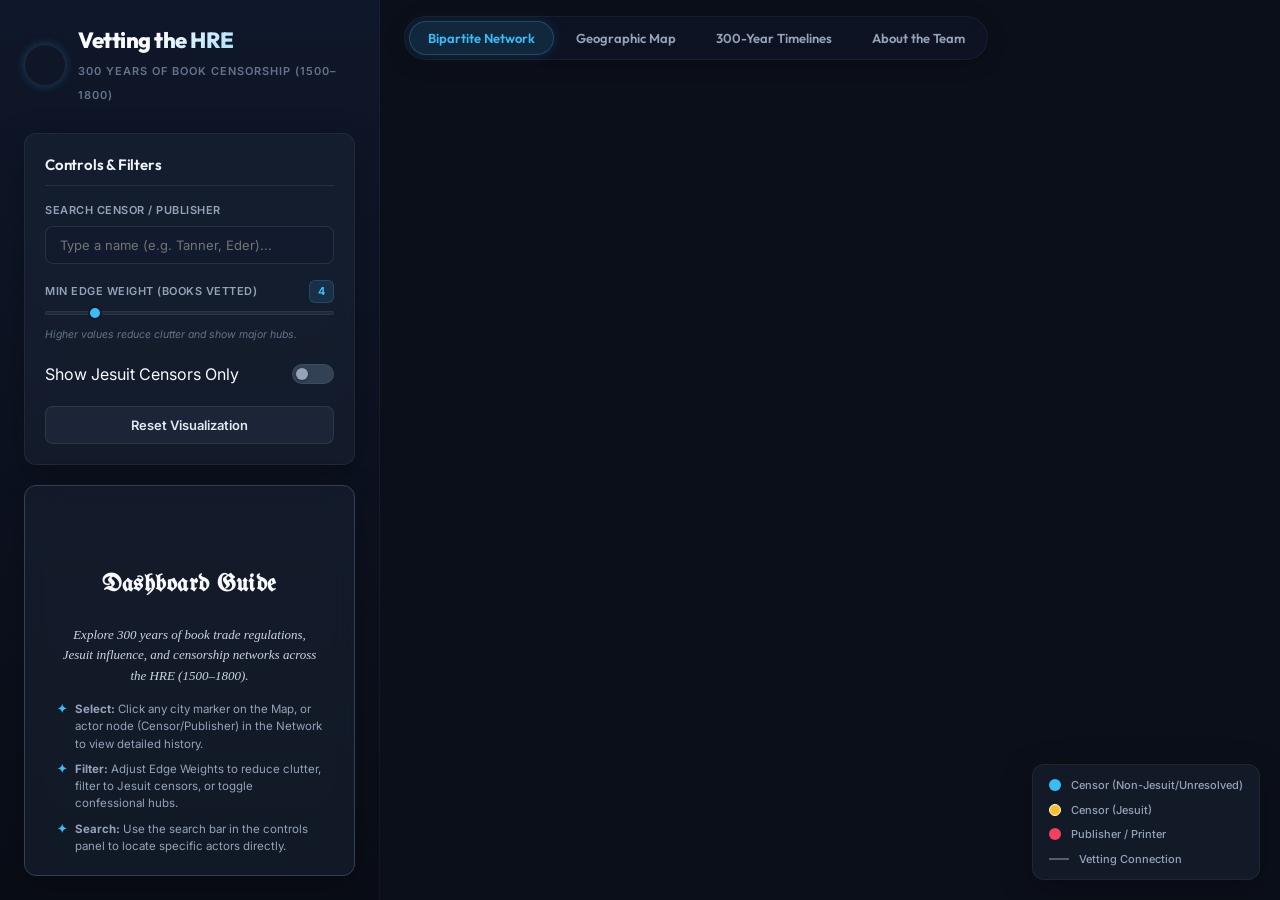
==== index.html @ ade5607e "chore: bump version cache-busters to v7" ====
<!DOCTYPE html>
<html lang="en">
<head>
    <meta charset="UTF-8">
    <meta name="viewport" content="width=device-width, initial-scale=1.0">
    <title>Vetting the HRE: Censorship & Book Trade Network (1500-1800)</title>
    
    <!-- Google Fonts -->
    <link rel="preconnect" href="https://fonts.googleapis.com">
    <link rel="preconnect" href="https://fonts.gstatic.com" crossorigin>
    <link href="https://fonts.googleapis.com/css2?family=Inter:wght@300;400;500;600;700&family=Outfit:wght@400;500;600;700;800&family=UnifrakturMaguntia&family=IM+Fell+English:ital@0;1&display=swap" rel="stylesheet">
    
    <!-- CSS Dependencies -->
    <link rel="stylesheet" href="https://unpkg.com/leaflet@1.9.4/dist/leaflet.css" integrity="sha256-p4NxAoJBhIIN+hmNHrzRCf9tD/miZyoHS5obTRR9BMY=" crossorigin="" />
    
    <!-- Custom Style Sheet -->
    <link rel="stylesheet" href="index.css?v=7">
    
    <!-- JS Dependencies (from CDN for ease of hosting) -->
    <script src="https://unpkg.com/leaflet@1.9.4/dist/leaflet.js" integrity="sha256-20nQCchB9co0qIjJZRGuk2/Z9VM+kNiyxNV1lvTlZBo=" crossorigin=""></script>
    <script src="https://d3js.org/d3.v7.min.js"></script>
    <script src="https://cdn.jsdelivr.net/npm/chart.js"></script>
    <script type="module" src="https://ajax.googleapis.com/ajax/libs/model-viewer/3.5.0/model-viewer.min.js"></script>
</head>
<body>
    <div class="app-container">
        <!-- Sidebar / Filter Controls & Info panel -->
        <aside class="sidebar">
            <div class="brand">
                <model-viewer 
                    src="assets/glb/jesuit_christogram.glb" 
                    auto-rotate 
                    camera-controls 
                    disable-zoom
                    disable-pan
                    shadow-intensity="0.5"
                    style="width: 42px; height: 42px; background: transparent; border-radius: 50%; flex-shrink: 0;"
                    class="brand-logo-3d">
                </model-viewer>
                <div>
                    <h1>Vetting the HRE</h1>
                    <span class="subtitle">300 Years of Book Censorship (1500–1800)</span>
                </div>
            </div>
            
            <!-- Controls Box -->
            <div class="panel controls-panel">
                <h2>Controls & Filters</h2>
                
                <!-- Search bar -->
                <div class="control-group">
                    <label for="search-input">Search Censor / Publisher</label>
                    <input type="text" id="search-input" placeholder="Type a name (e.g. Tanner, Eder)..." autocomplete="off">
                    <div id="search-results" class="search-results-dropdown hidden"></div>
                </div>
                
                <!-- Edge Weight Slider -->
                <div class="control-group">
                    <div class="slider-header">
                        <label for="weight-slider">Min Edge Weight (Books Vetted)</label>
                        <span id="weight-value" class="badge">4</span>
                    </div>
                    <input type="range" id="weight-slider" min="2" max="15" value="4" step="1">
                    <span class="control-help">Higher values reduce clutter and show major hubs.</span>
                </div>
                
                <!-- Jesuit Only toggle -->
                <div class="control-group checkbox-group switch-group">
                    <span class="control-label-text">Show Jesuit Censors Only</span>
                    <label class="switch-toggle">
                        <input type="checkbox" id="jesuit-checkbox">
                        <span class="switch-slider"></span>
                    </label>
                </div>
                
                <!-- Reset Button -->
                <button id="reset-button" class="btn btn-secondary">Reset Visualization</button>
            </div>
            
            <!-- Dynamic Info Box -->
            <div class="panel info-panel" id="info-panel">
                <div class="info-placeholder" id="info-placeholder" style="justify-content: flex-start; padding-top: 10px;">
                    <model-viewer 
                        src="assets/glb/sacred_heart_emblem.glb" 
                        auto-rotate 
                        camera-controls 
                        shadow-intensity="1.2"
                        style="width: 100%; height: 160px; background: transparent; margin-bottom: 8px;"
                        class="placeholder-3d-model">
                    </model-viewer>
                    <h3 class="placeholder-title" style="font-family: 'UnifrakturMaguntia', serif; font-size: 24px; color: #f8fafc; margin: 4px 0 10px 0; letter-spacing: 0.5px;">Dashboard Guide</h3>
                    <div class="placeholder-guide" style="text-align: left; font-size: 11.5px; color: #94a3b8; line-height: 1.5; padding: 0 12px; display: flex; flex-direction: column; gap: 8px; font-family: 'Inter', sans-serif;">
                        <p style="font-family: 'IM Fell English', serif; font-style: italic; font-size: 13px; color: #cbd5e1; text-align: center; margin-bottom: 6px;">Explore 300 years of book trade regulations, Jesuit influence, and censorship networks across the HRE (1500–1800).</p>
                        <div style="display: flex; gap: 8px; align-items: flex-start;">
                            <span style="color: #38bdf8; font-weight: bold;">✦</span>
                            <span><strong>Select:</strong> Click any city marker on the Map, or actor node (Censor/Publisher) in the Network to view detailed history.</span>
                        </div>
                        <div style="display: flex; gap: 8px; align-items: flex-start;">
                            <span style="color: #38bdf8; font-weight: bold;">✦</span>
                            <span><strong>Filter:</strong> Adjust Edge Weights to reduce clutter, filter to Jesuit censors, or toggle confessional hubs.</span>
                        </div>
                        <div style="display: flex; gap: 8px; align-items: flex-start;">
                            <span style="color: #38bdf8; font-weight: bold;">✦</span>
                            <span><strong>Search:</strong> Use the search bar in the controls panel to locate specific actors directly.</span>
                        </div>
                    </div>
                </div>
                <div class="info-content hidden" id="info-content">
                    <div class="info-section hidden" id="section-city-image" style="margin-bottom: 12px;">
                        <img id="sidebar-city-image" class="sidebar-city-image" src="" alt="City view">
                    </div>
                    <div class="info-section hidden" id="section-3d" style="margin-bottom: 12px; height: 160px; position: relative;">
                        <model-viewer 
                            id="sidebar-3d"
                            auto-rotate 
                            camera-controls 
                            shadow-intensity="1.2"
                            style="width: 100%; height: 100%; background: transparent;"
                            class="sidebar-3d-model">
                        </model-viewer>
                    </div>
                    <h3 id="info-name">Actor Name</h3>
                    <div class="tag-row">
                        <span id="info-tag-type" class="badge badge-type">Censor</span>
                        <span id="info-tag-jesuit" class="badge badge-jesuit hidden">Jesuit</span>
                    </div>
                    
                    <div class="info-section" id="section-gnd">
                        <h4>
                            <svg viewBox="0 0 24 24" width="13" height="13" stroke="currentColor" stroke-width="2.2" fill="none" stroke-linecap="round" stroke-linejoin="round" class="heading-icon"><path d="M10 13a5 5 0 0 0 7.54.54l3-3a5 5 0 0 0-7.07-7.07l-1.72 1.71"></path><path d="M14 11a5 5 0 0 0-7.54-.54l-3 3a5 5 0 0 0 7.07 7.07l1.71-1.71"></path></svg>
                            <span>GND Authority Link</span>
                        </h4>
                        <a href="#" id="info-gnd-link" target="_blank" class="gnd-link">GND ID</a>
                    </div>
                    
                    <div class="info-section" id="section-occupations">
                        <h4>
                            <svg viewBox="0 0 24 24" width="13" height="13" stroke="currentColor" stroke-width="2.2" fill="none" stroke-linecap="round" stroke-linejoin="round" class="heading-icon"><rect x="2" y="7" width="20" height="14" rx="2" ry="2"></rect><path d="M16 21V5a2 2 0 0 0-2-2h-4a2 2 0 0 0-2 2v16"></path></svg>
                            <span>Occupations & Background</span>
                        </h4>
                        <p id="info-occupations">Professor of theology, Jesuit priest.</p>
                    </div>
                    
                    <div class="info-section" id="section-biography">
                        <h4>
                            <svg viewBox="0 0 24 24" width="13" height="13" stroke="currentColor" stroke-width="2.2" fill="none" stroke-linecap="round" stroke-linejoin="round" class="heading-icon"><path d="M4 19.5A2.5 2.5 0 0 1 6.5 17H20"></path><path d="M6.5 2H20v20H6.5A2.5 2.5 0 0 1 4 19.5v-15A2.5 2.5 0 0 1 6.5 2z"></path></svg>
                            <span>Biographical Notes</span>
                        </h4>
                        <p id="info-biography">Born 1572 in Munich, taught at Ingolstadt, died 1632.</p>
                    </div>
                    
                    <div class="info-section hidden" id="section-city-timeline">
                        <h4>
                            <svg viewBox="0 0 24 24" width="13" height="13" stroke="currentColor" stroke-width="2.2" fill="none" stroke-linecap="round" stroke-linejoin="round" class="heading-icon"><polyline points="22 12 18 12 15 21 9 3 6 12 2 12"></polyline></svg>
                            <span>300-Year Output Trend</span>
                        </h4>
                        <div class="city-chart-wrapper">
                            <canvas id="city-timeline-chart"></canvas>
                        </div>
                    </div>
                    
                    <div class="info-section hidden" id="section-actor-timeline">
                        <h4>
                            <svg viewBox="0 0 24 24" width="13" height="13" stroke="currentColor" stroke-width="2.2" fill="none" stroke-linecap="round" stroke-linejoin="round" class="heading-icon"><polyline points="22 12 18 12 15 21 9 3 6 12 2 12"></polyline></svg>
                            <span>Vetting Activity Timeline</span>
                        </h4>
                        <div class="actor-chart-wrapper" style="height: 120px; position: relative; margin-top: 8px;">
                            <canvas id="actor-timeline-chart"></canvas>
                        </div>
                    </div>
                    
                    <div class="info-section hidden" id="section-connections">
                        <h4>
                            <svg viewBox="0 0 24 24" width="13" height="13" stroke="currentColor" stroke-width="2.2" fill="none" stroke-linecap="round" stroke-linejoin="round" class="heading-icon"><path d="M17 21v-2a4 4 0 0 0-4-4H5a4 4 0 0 0-4 4v2"></path><circle cx="9" cy="7" r="4"></circle><path d="M23 21v-2a4 4 0 0 0-3-3.87"></path><path d="M16 3.13a4 4 0 0 1 0 7.75"></path></svg>
                            <span>Key Partnerships & Locations</span>
                        </h4>
                        <ul id="info-connections-list" class="connections-list"></ul>
                    </div>
                    
                    <div class="info-section" id="section-stats">
                        <h4>
                            <svg viewBox="0 0 24 24" width="13" height="13" stroke="currentColor" stroke-width="2.2" fill="none" stroke-linecap="round" stroke-linejoin="round" class="heading-icon"><circle cx="18" cy="5" r="3"></circle><circle cx="6" cy="12" r="3"></circle><circle cx="18" cy="19" r="3"></circle><line x1="8.59" y1="13.51" x2="15.42" y2="17.49"></line><line x1="15.41" y1="6.51" x2="8.59" y2="10.49"></line></svg>
                            <span>Degree Centrality</span>
                        </h4>
                        <p>This actor is connected to <strong id="info-degree">12</strong> other nodes in the active graph.</p>
                    </div>
                    
                    <div class="info-section hidden" id="section-map-actions">
                        <h4>
                            <svg viewBox="0 0 24 24" width="13" height="13" stroke="currentColor" stroke-width="2.2" fill="none" stroke-linecap="round" stroke-linejoin="round" class="heading-icon"><path d="M14.7 6.3a1 1 0 0 0 0 1.4l1.6 1.6a1 1 0 0 0 1.4 0l3.77-3.77a6 6 0 0 1-7.94 7.94l-6.91 6.91a2.12 2.12 0 0 1-3-3l6.91-6.91a6 6 0 0 1 7.94-7.94l-3.76 3.76z"></path></svg>
                            <span>Map Actions</span>
                        </h4>
                        <button id="btn-highlight-city-actors" class="btn btn-secondary">Highlight City Actors in Network</button>
                    </div>
                </div>
            </div>
        </aside>
        
        <!-- Main Panel Content -->
        <main class="main-content">
            <!-- Top Navigation Tab Bar -->
            <nav class="tabs-bar">
                <button class="tab-button active" data-tab="network-tab">Bipartite Network</button>
                <button class="tab-button" data-tab="map-tab">Geographic Map</button>
                <button class="tab-button" data-tab="timeline-tab">300-Year Timelines</button>
                <button class="tab-button" data-tab="info-tab">About the Team</button>
            </nav>
            
            <!-- Tab Contents -->
            <div class="tab-container">
                <!-- TAB 1: NETWORK -->
                <div class="tab-content active" id="network-tab">
                    <div class="network-legend">
                        <span class="legend-item"><span class="legend-dot color-censor"></span>Censor (Non-Jesuit/Unresolved)</span>
                        <span class="legend-item"><span class="legend-dot color-jesuit"></span>Censor (Jesuit)</span>
                        <span class="legend-item"><span class="legend-dot color-pub"></span>Publisher / Printer</span>
                        <span class="legend-item"><span class="legend-line"></span>Vetting Connection</span>
                    </div>
                    <div id="network-container" class="viz-container">
                        <div class="loading-overlay" id="network-loading">
                            <div class="loading-ink-splatter top-left"></div>
                            <div class="loading-ink-splatter bottom-right"></div>
                            <model-viewer 
                                src="assets/glb/printing_press.glb" 
                                auto-rotate 
                                camera-controls 
                                shadow-intensity="1.5"
                                style="width: 260px; height: 260px; background: transparent; margin-bottom: 10px;"
                                class="loader-3d-model">
                            </model-viewer>
                            <h3 class="loading-title">Vetting the Holy Roman Empire</h3>
                            <p class="loading-desc">Loading censorship records & actor network graph...</p>
                            <div class="spinner" style="margin-top: 15px;"></div>
                        </div>
                        <svg id="network-svg" width="100%" height="100%"></svg>
                    </div>
                </div>
                
                <!-- TAB 2: GEOGRAPHIC MAP -->
                <div class="tab-content" id="map-tab">
                    <div class="map-controls">
                        <!-- Play Button & Decade Slider -->
                        <div class="slider-container">
                            <div class="slider-header">
                                <div class="slider-header-left">
                                    <button id="map-play-btn" class="map-play-btn">
                                        <svg viewBox="0 0 24 24" width="12" height="12" stroke="currentColor" stroke-width="2.5" fill="currentColor" id="play-icon" style="margin-right: 4px;"><polygon points="5 3 19 12 5 21 5 3"></polygon></svg>
                                        <span>Play</span>
                                    </button>
                                    <span class="slider-title">Timeline Slider (1500–1800)</span>
                                </div>
                                <span id="map-year-label" class="badge">Decade: 1610s</span>
                            </div>
                            <input type="range" id="map-year-slider" min="1500" max="1790" value="1610" step="10">
                            <div class="slider-ticks">
                                <span>1500</span>
                                <span>1550</span>
                                <span>1600</span>
                                <span>1650</span>
                                <span>1700</span>
                                <span>1750</span>
                                <span>1800</span>
                            </div>
                        </div>
                        
                        <!-- Output Volume Threshold -->
                        <div class="map-volume-container">
                            <div class="slider-header">
                                <span class="slider-title">Min Volume</span>
                                <span id="map-volume-label" class="badge">1 title</span>
                            </div>
                            <input type="range" id="map-volume-slider" min="1" max="100" value="1" step="1">
                        </div>
                        
                        <!-- Confessional Filters -->
                        <div class="map-legend">
                            <span class="legend-title">Confession Filters</span>
                            <div class="legend-filters">
                                <div class="filter-switch-item">
                                    <label class="switch-toggle mini-switch">
                                        <input type="checkbox" id="filter-catholic" checked>
                                        <span class="switch-slider"></span>
                                    </label>
                                    <span class="filter-label-text"><span class="legend-dot color-catholic-hub"></span>Catholic</span>
                                </div>
                                <div class="filter-switch-item">
                                    <label class="switch-toggle mini-switch">
                                        <input type="checkbox" id="filter-protestant" checked>
                                        <span class="switch-slider"></span>
                                    </label>
                                    <span class="filter-label-text"><span class="legend-dot color-protestant-hub"></span>Protestant</span>
                                </div>
                                <div class="filter-switch-item">
                                    <label class="switch-toggle mini-switch">
                                        <input type="checkbox" id="filter-mixed" checked>
                                        <span class="switch-slider"></span>
                                    </label>
                                    <span class="filter-label-text"><span class="legend-dot color-mixed-hub"></span>Mixed</span>
                                </div>
                            </div>
                        </div>
                    </div>
                    <div id="map-container" class="viz-container"></div>
                </div>
                
                <!-- TAB 3: TIMELINES -->
                <div class="tab-content" id="timeline-tab">
                    <div class="charts-grid">
                        <!-- Chart 1: Leipzig vs Frankfurt -->
                        <div class="chart-card">
                            <h3>Leipzig vs. Frankfurt Book output</h3>
                            <p class="chart-desc">The long-term shift in dominance from the late 16th century to the late 18th century.</p>
                            <div class="chart-wrapper">
                                <canvas id="chart-leipzig-frankfurt"></canvas>
                            </div>
                        </div>
                        <!-- Chart 2: Confessional Shares -->
                        <div class="chart-card">
                            <h3>Printing output by Confessional Geography</h3>
                            <p class="chart-desc">Protestant hubs vs. Catholic hubs vs. Mixed hubs (1500–1790).</p>
                            <div class="chart-wrapper">
                                <canvas id="chart-confessional"></canvas>
                            </div>
                        </div>
                        <!-- Chart 3: Language distribution -->
                        <div class="chart-card">
                            <h3>Language Shift: % Vernacular German</h3>
                            <p class="chart-desc">Ratio of German (vs. Latin) publications in Protestant, Catholic, and Mixed hubs.</p>
                            <div class="chart-wrapper">
                                <canvas id="chart-language"></canvas>
                            </div>
                        </div>
                    </div>
                </div>
                
                <!-- TAB 4: ABOUT THE TEAM (COIN CABINET) -->
                <div class="tab-content" id="info-tab">
                    <div class="cabinet-header">
                        <h2 class="cabinet-title">The DHH26 Numismatic Cabinet</h2>
                        <p class="cabinet-desc">Explore the members of the DHH26 Book Group, represented as 3D versions of historical coins and medals matching their specialties and roles.</p>
                    </div>
                    <div id="team-grid" class="team-grid"></div>
                </div>
            </div>
        </main>
    </div>
    
    <div id="network-tooltip" class="network-tooltip hidden"></div>
    
    <!-- Custom JS Application Logic -->
    <script src="app.js?v=7"></script>
</body>
</html>
---- index.css ----
/* ==========================================================================
   GLOBAL RESET & STYLING (Premium Dark Slate Theme)
   ========================================================================== */
* {
    box-sizing: border-box;
    margin: 0;
    padding: 0;
}

body {
    font-family: 'Inter', -apple-system, BlinkMacSystemFont, "Segoe UI", Roboto, Helvetica, Arial, sans-serif;
    background-color: #0f172a; /* Slate 900 */
    color: #f8fafc; /* Slate 50 */
    line-height: 1.5;
    height: 100vh;
    overflow: hidden;
}

/* Scrollbar customizations */
::-webkit-scrollbar {
    width: 6px;
    height: 6px;
}
::-webkit-scrollbar-track {
    background: #0f172a;
}
::-webkit-scrollbar-thumb {
    background: #334155;
    border-radius: 3px;
}
::-webkit-scrollbar-thumb:hover {
    background: #475569;
}

/* ==========================================================================
   APP LAYOUT
   ========================================================================== */
.app-container {
    display: flex;
    width: 100vw;
    height: 100vh;
}

/* Sidebar Controls */
.sidebar {
    width: 380px;
    background: linear-gradient(180deg, #0f172a 0%, #090d16 100%);
    border-right: 1px solid rgba(255, 255, 255, 0.04);
    display: flex;
    flex-direction: column;
    padding: 24px;
    overflow-y: auto;
    flex-shrink: 0;
    gap: 20px;
}

/* Main Dashboard Panel */
.main-content {
    flex-grow: 1;
    display: flex;
    flex-direction: column;
    background-color: #0b0f19;
    height: 100%;
    overflow: hidden;
}

/* ==========================================================================
   SIDEBAR COMPONENTS
   ========================================================================== */
.brand {
    display: flex;
    align-items: center;
    gap: 12px;
    margin-bottom: 8px;
}

.brand-logo {
    width: 42px;
    height: 42px;
    object-fit: cover;
    border-radius: 8px;
    border: 1px solid #334155;
    box-shadow: 0 0 8px rgba(56, 189, 248, 0.25);
}

.brand-logo-3d {
    width: 42px;
    height: 42px;
    border-radius: 50%;
    border: 1px solid rgba(255, 255, 255, 0.08);
    box-shadow: 0 0 10px rgba(56, 189, 248, 0.25);
    background: transparent;
    flex-shrink: 0;
}

.brand h1 {
    font-family: 'Outfit', sans-serif;
    font-size: 22px;
    font-weight: 800;
    letter-spacing: -0.5px;
    background: linear-gradient(135deg, #f8fafc 30%, #38bdf8 100%);
    -webkit-background-clip: text;
    -webkit-text-fill-color: transparent;
}

.brand .subtitle {
    font-size: 11px;
    color: #64748b;
    text-transform: uppercase;
    font-weight: 600;
    letter-spacing: 1px;
}

/* Cards & Panels */
.panel {
    background: rgba(30, 41, 59, 0.45); /* Glassmorphic Slate */
    border: 1px solid rgba(255, 255, 255, 0.06);
    border-radius: 12px;
    padding: 20px;
    box-shadow: 0 8px 32px rgba(0, 0, 0, 0.25);
    backdrop-filter: blur(12px);
    -webkit-backdrop-filter: blur(12px);
    transition: border-color 0.3s ease, box-shadow 0.3s ease;
}

.panel:hover {
    border-color: rgba(56, 189, 248, 0.15);
    box-shadow: 0 8px 32px rgba(56, 189, 248, 0.05);
}

.panel h2 {
    font-family: 'Outfit', sans-serif;
    font-size: 15px;
    font-weight: 600;
    color: #f1f5f9;
    margin-bottom: 16px;
    letter-spacing: -0.2px;
    border-bottom: 1px solid rgba(255, 255, 255, 0.08);
    padding-bottom: 8px;
}

/* Form Controls */
.control-group {
    display: flex;
    flex-direction: column;
    gap: 8px;
    margin-bottom: 16px;
    position: relative;
}

.control-group label {
    font-size: 11px;
    font-weight: 600;
    color: #94a3b8;
    text-transform: uppercase;
    letter-spacing: 0.5px;
}

.control-group input[type="text"] {
    background-color: rgba(15, 23, 42, 0.55);
    border: 1px solid rgba(255, 255, 255, 0.1);
    border-radius: 8px;
    padding: 10px 14px;
    color: #f8fafc;
    font-size: 13px;
    font-family: inherit;
    transition: all 0.3s cubic-bezier(0.4, 0, 0.2, 1);
    backdrop-filter: blur(4px);
    -webkit-backdrop-filter: blur(4px);
}

.control-group input[type="text"]:focus {
    outline: none;
    border-color: #38bdf8;
    background-color: rgba(15, 23, 42, 0.85);
    box-shadow: 0 0 12px rgba(56, 189, 248, 0.25);
}

/* Dropdown Results list */
.search-results-dropdown {
    position: absolute;
    top: 58px;
    left: 0;
    right: 0;
    background: rgba(30, 41, 59, 0.8);
    border: 1px solid rgba(255, 255, 255, 0.08);
    border-radius: 12px;
    max-height: 220px;
    overflow-y: auto;
    z-index: 1000;
    box-shadow: 0 12px 40px rgba(0, 0, 0, 0.4);
    backdrop-filter: blur(16px);
    -webkit-backdrop-filter: blur(16px);
    padding: 4px;
}

.search-item {
    padding: 10px 14px;
    cursor: pointer;
    font-size: 13px;
    border-radius: 8px;
    transition: all 0.2s ease;
    border-bottom: none;
    display: flex;
    justify-content: space-between;
    align-items: center;
    margin-bottom: 2px;
}

.search-item:last-child {
    margin-bottom: 0;
}

.search-item:hover {
    background-color: rgba(56, 189, 248, 0.15);
    color: #38bdf8;
}

.search-item .search-type {
    font-size: 10px;
    text-transform: uppercase;
    font-weight: 700;
    padding: 2px 6px;
    border-radius: 4px;
}

.search-type.cns {
    background-color: rgba(56, 189, 248, 0.15);
    color: #38bdf8;
}

.search-type.pub {
    background-color: rgba(244, 63, 94, 0.15);
    color: #f43f5e;
}

/* Slider Controls */
.slider-header {
    display: flex;
    justify-content: space-between;
    align-items: center;
}

.badge {
    background: rgba(56, 189, 248, 0.12);
    color: #38bdf8;
    border: 1px solid rgba(56, 189, 248, 0.2);
    font-size: 11px;
    font-weight: 700;
    padding: 2px 8px;
    border-radius: 6px;
}

input[type="range"] {
    -webkit-appearance: none;
    appearance: none;
    width: 100%;
    height: 4px;
    border-radius: 2px;
    background: #1e293b;
    outline: none;
    cursor: pointer;
    border: 1px solid rgba(255, 255, 255, 0.05);
    transition: border-color 0.2s ease, background-color 0.2s ease;
}

input[type="range"]::-webkit-slider-thumb {
    -webkit-appearance: none;
    appearance: none;
    height: 14px;
    width: 14px;
    border-radius: 50%;
    background: #38bdf8;
    cursor: pointer;
    border: 2px solid #0f172a;
    box-shadow: 0 0 0 0px rgba(56, 189, 248, 0);
    transition: transform 0.2s cubic-bezier(0.175, 0.885, 0.32, 1.275), box-shadow 0.2s ease, background-color 0.2s ease;
}

input[type="range"]::-webkit-slider-thumb:hover {
    transform: scale(1.3);
    box-shadow: 0 0 10px rgba(56, 189, 248, 0.8);
    background: #56c8fc;
}

input[type="range"]::-moz-range-track {
    width: 100%;
    height: 4px;
    cursor: pointer;
    background: #1e293b;
    border-radius: 2px;
    border: 1px solid rgba(255, 255, 255, 0.05);
}

input[type="range"]::-moz-range-thumb {
    height: 10px;
    width: 10px;
    border-radius: 50%;
    background: #38bdf8;
    cursor: pointer;
    border: 2px solid #0f172a;
    box-shadow: 0 0 0 0px rgba(56, 189, 248, 0);
    transition: transform 0.2s ease, box-shadow 0.2s ease, background-color 0.2s ease;
}

input[type="range"]::-moz-range-thumb:hover {
    transform: scale(1.3);
    box-shadow: 0 0 10px rgba(56, 189, 248, 0.8);
    background: #56c8fc;
}

input[type="range"]::-moz-range-progress {
    background-color: #38bdf8;
    height: 4px;
    border-radius: 2px;
}

.control-help {
    font-size: 10.5px;
    color: #64748b;
    font-style: italic;
    margin-top: 4px;
}

/* Custom Switch Toggle styling */
.switch-toggle {
    position: relative;
    display: inline-block;
    width: 42px;
    height: 20px;
    flex-shrink: 0;
}

.switch-toggle input {
    opacity: 0;
    width: 0;
    height: 0;
}

.switch-slider {
    position: absolute;
    cursor: pointer;
    top: 0;
    left: 0;
    right: 0;
    bottom: 0;
    background-color: #334155;
    transition: 0.3s cubic-bezier(0.4, 0, 0.2, 1);
    border-radius: 20px;
    border: 1px solid rgba(255, 255, 255, 0.05);
}

.switch-slider:before {
    position: absolute;
    content: "";
    height: 12px;
    width: 12px;
    left: 3px;
    bottom: 3px;
    background-color: #94a3b8;
    transition: 0.3s cubic-bezier(0.4, 0, 0.2, 1);
    border-radius: 50%;
    box-shadow: 0 1px 3px rgba(0, 0, 0, 0.4);
}

.switch-toggle input:checked + .switch-slider {
    background-color: rgba(56, 189, 248, 0.2);
    border-color: rgba(56, 189, 248, 0.4);
}

.switch-toggle input:checked + .switch-slider:before {
    background-color: #38bdf8;
    transform: translateX(22px);
    box-shadow: 0 0 8px rgba(56, 189, 248, 0.8);
}

/* Mini Switch Variation */
.mini-switch {
    width: 32px;
    height: 16px;
}

.mini-switch .switch-slider {
    border-radius: 16px;
}

.mini-switch .switch-slider:before {
    height: 10px;
    width: 10px;
    left: 2px;
    bottom: 2px;
}

.mini-switch input:checked + .switch-slider:before {
    transform: translateX(16px);
}

/* Checkbox Toggle Group Layout */
.switch-group {
    flex-direction: row;
    justify-content: space-between;
    align-items: center;
    margin-top: 8px;
    padding: 4px 0;
}

.checkbox-group {
    display: flex;
    flex-direction: row;
    align-items: center;
    gap: 10px;
    cursor: pointer;
}

/* Buttons */
.btn {
    display: block;
    width: 100%;
    padding: 10px 16px;
    border-radius: 8px;
    border: none;
    font-size: 13px;
    font-weight: 600;
    cursor: pointer;
    text-align: center;
    transition: all 0.25s cubic-bezier(0.4, 0, 0.2, 1);
    font-family: inherit;
}

.btn-secondary {
    background: rgba(51, 65, 85, 0.3);
    color: #e2e8f0;
    border: 1px solid rgba(255, 255, 255, 0.08);
}

.btn-secondary:hover {
    background: rgba(56, 189, 248, 0.12);
    border-color: rgba(56, 189, 248, 0.4);
    color: #38bdf8;
    box-shadow: 0 0 12px rgba(56, 189, 248, 0.15);
}

/* ==========================================================================
   INFO DYNAMIC PANEL
   ========================================================================== */
.info-panel {
    flex-grow: 1;
    display: flex;
    flex-direction: column;
    justify-content: flex-start;
    overflow-y: auto;
    border-color: #334155;
}

.info-placeholder {
    display: flex;
    flex-direction: column;
    align-items: center;
    justify-content: center;
    text-align: center;
    height: 100%;
    color: #64748b;
    gap: 12px;
}

.placeholder-icon {
    stroke: #475569;
}

.info-placeholder p {
    font-size: 12px;
    line-height: 1.6;
}

/* Dynamic Details Content */
.info-content {
    display: flex;
    flex-direction: column;
    gap: 16px;
}

.info-content h3 {
    font-family: 'Outfit', sans-serif;
    font-size: 18px;
    font-weight: 700;
    color: #f8fafc;
    letter-spacing: -0.3px;
}

.tag-row {
    display: flex;
    gap: 8px;
    margin-top: -8px;
}

.badge-type {
    background-color: #334155;
    text-transform: uppercase;
}

.badge-jesuit {
    background-color: #f59e0b; /* Amber 500 */
    color: #0f172a;
    text-transform: uppercase;
}

.info-section {
    border-top: 1px solid #334155;
    padding-top: 12px;
}

.info-section h4 {
    display: flex;
    align-items: center;
    gap: 6px;
    font-size: 10px;
    font-weight: 700;
    text-transform: uppercase;
    color: #64748b;
    letter-spacing: 0.5px;
    margin-bottom: 6px;
}

.heading-icon {
    flex-shrink: 0;
    color: #38bdf8;
    opacity: 0.8;
}

.info-section p {
    font-size: 12.5px;
    color: #cbd5e1; /* Slate 300 */
    line-height: 1.5;
}

.gnd-link {
    font-size: 12.5px;
    color: #38bdf8;
    text-decoration: none;
    display: inline-flex;
    align-items: center;
    gap: 4px;
    font-weight: 500;
}

.gnd-link:hover {
    text-decoration: underline;
}

/* ==========================================================================
   NAVIGATION TAB BAR (Segmented Pill Controller)
   ========================================================================== */
.tabs-bar {
    display: flex;
    background: rgba(15, 23, 42, 0.6);
    border: 1px solid rgba(255, 255, 255, 0.05);
    padding: 4px;
    border-radius: 30px;
    margin: 16px 24px;
    width: fit-content;
    gap: 4px;
    backdrop-filter: blur(8px);
    -webkit-backdrop-filter: blur(8px);
    box-shadow: 0 4px 20px rgba(0, 0, 0, 0.2);
}

.tab-button {
    background: none;
    border: none;
    color: #94a3b8;
    font-family: 'Outfit', sans-serif;
    font-size: 13px;
    font-weight: 600;
    padding: 8px 18px;
    cursor: pointer;
    transition: all 0.3s cubic-bezier(0.4, 0, 0.2, 1);
    border-radius: 25px;
    position: relative;
}

.tab-button:hover {
    color: #f1f5f9;
    background-color: rgba(255, 255, 255, 0.03);
}

.tab-button.active {
    color: #38bdf8;
    background-color: rgba(56, 189, 248, 0.12);
    border: 1px solid rgba(56, 189, 248, 0.25);
    box-shadow: 0 0 12px rgba(56, 189, 248, 0.15);
}

/* Tab display toggles */
.tab-container {
    flex-grow: 1;
    position: relative;
    overflow: hidden;
}

.tab-content {
    display: none;
    width: 100%;
    height: 100%;
    position: absolute;
    top: 0;
    left: 0;
}

.tab-content.active {
    display: block;
}

/* ==========================================================================
   TAB 1: D3 INTERACTIVE NETWORK GRAPH
   ========================================================================== */
.viz-container {
    width: 100%;
    height: 100%;
    position: relative;
    outline: none;
}

#network-svg {
    display: block;
    cursor: grab;
}

#network-svg:active {
    cursor: grabbing;
}

/* Network Legend overlay styling */
.network-legend {
    position: absolute;
    bottom: 20px;
    right: 20px;
    background: rgba(30, 41, 59, 0.45);
    border: 1px solid rgba(255, 255, 255, 0.06);
    border-radius: 12px;
    padding: 12px 16px;
    display: flex;
    flex-direction: column;
    gap: 8px;
    z-index: 10;
    pointer-events: none;
    box-shadow: 0 8px 32px rgba(0, 0, 0, 0.25);
    backdrop-filter: blur(12px);
    -webkit-backdrop-filter: blur(12px);
}

.legend-item {
    display: flex;
    align-items: center;
    font-size: 11px;
    font-weight: 500;
    color: #94a3b8;
    gap: 10px;
}

.legend-dot {
    width: 12px;
    height: 12px;
    border-radius: 50%;
    display: inline-block;
}

.color-censor {
    background-color: #38bdf8;
}

.color-jesuit {
    background-color: #fbbf24;
    border: 1.5px solid #ffffff;
}

.color-pub {
    background-color: #f43f5e;
}

.legend-line {
    width: 20px;
    height: 2px;
    background-color: rgba(248, 250, 252, 0.3);
    display: inline-block;
}

/* D3 Graph elements */
.node {
    stroke-width: 0.5px;
    stroke: #0f172a;
    cursor: pointer;
    transition: stroke-width 0.15s ease, filter 0.15s ease;
}

.node:hover {
    stroke-width: 2px;
    stroke: #ffffff;
    filter: drop-shadow(0 0 6px rgba(255,255,255,0.4));
}

.node.selected {
    stroke-width: 2.5px;
    stroke: #ffffff;
    filter: drop-shadow(0 0 10px rgba(56, 189, 248, 0.6));
}

.link {
    stroke: #334155;
    stroke-opacity: 0.35;
    pointer-events: none;
    transition: stroke 0.15s ease, stroke-opacity 0.15s ease;
}

.link.highlighted {
    stroke-opacity: 0.95;
    stroke-dasharray: 6, 8;
    stroke-dashoffset: 0;
    animation: flow-dash 1.5s linear infinite;
}

.node-label {
    fill: #f8fafc;
    font-size: 7.5px;
    font-family: inherit;
    font-weight: bold;
    pointer-events: none;
}

/* ==========================================================================
   TAB 2: LEAFLET SPATIAL MAP
   ========================================================================== */
#map-container {
    background-color: #0b0f19;
}

/* Custom dark theme adjustments for Leaflet container */
.leaflet-container {
    background-color: #0f172a !important;
}

/* Map Header controls overlays */
.map-controls {
    position: absolute;
    top: 20px;
    left: 20px;
    right: 20px;
    background: rgba(30, 41, 59, 0.45);
    border: 1px solid rgba(255, 255, 255, 0.06);
    border-radius: 12px;
    padding: 14px 20px;
    z-index: 1000;
    display: flex;
    justify-content: space-between;
    align-items: center;
    gap: 24px;
    box-shadow: 0 8px 32px rgba(0, 0, 0, 0.25);
    backdrop-filter: blur(12px);
    -webkit-backdrop-filter: blur(12px);
}

.map-controls .slider-container {
    flex-grow: 2;
}

.slider-header-left {
    display: flex;
    align-items: center;
    gap: 12px;
}

.slider-title {
    font-size: 10px;
    font-weight: 700;
    color: #94a3b8;
    text-transform: uppercase;
    letter-spacing: 0.5px;
}

.map-play-btn {
    background-color: #38bdf8;
    color: #0f172a;
    border: none;
    border-radius: 6px;
    padding: 4px 10px;
    font-size: 11px;
    font-weight: 700;
    cursor: pointer;
    display: flex;
    align-items: center;
    transition: all 0.15s ease;
    text-transform: uppercase;
    letter-spacing: 0.5px;
    height: 24px;
}

.map-play-btn:hover {
    background-color: #0ea5e9;
    transform: translateY(-1px);
}

.map-play-btn:active {
    transform: translateY(0);
}

.map-play-btn.playing {
    background-color: #f43f5e;
    color: #ffffff;
}

.map-volume-container {
    flex-grow: 1;
    min-width: 120px;
    display: flex;
    flex-direction: column;
    gap: 8px;
}

.slider-ticks {
    display: flex;
    justify-content: space-between;
    margin-top: 4px;
    font-size: 9px;
    color: #64748b;
}

.map-legend {
    display: flex;
    flex-direction: column;
    gap: 8px;
    flex-shrink: 0;
    border-left: 1px solid #334155;
    padding-left: 16px;
}

.legend-title {
    font-size: 10px;
    font-weight: 700;
    color: #64748b;
    text-transform: uppercase;
    letter-spacing: 0.5px;
}

.legend-filters {
    display: flex;
    gap: 12px;
}

.filter-label {
    cursor: pointer;
    user-select: none;
    display: flex;
    align-items: center;
    gap: 6px;
    font-size: 11px;
    color: #94a3b8;
    transition: color 0.15s ease;
}

.filter-label:hover {
    color: #cbd5e1;
}

.filter-label input[type="checkbox"] {
    accent-color: #38bdf8;
    width: 13px;
    height: 13px;
    cursor: pointer;
}

.color-catholic-hub {
    background-color: #d4af37;
}

.color-protestant-hub {
    background-color: #5b21b6;
}

.color-mixed-hub {
    background-color: #94a3b8;
}

/* Pulsing markers animation for large hubs */
@keyframes marker-pulse {
    0% {
        stroke-width: 1px;
        stroke-opacity: 0.7;
    }
    50% {
        stroke-width: 3.5px;
        stroke-opacity: 1;
        stroke: #ffffff;
    }
    100% {
        stroke-width: 1px;
        stroke-opacity: 0.7;
    }
}

.pulse-marker {
    animation: marker-pulse 2s infinite ease-in-out;
}

/* Custom leaflet tooltip styling */
.leaflet-tooltip {
    background-color: #1e293b !important;
    border: 1px solid #475569 !important;
    color: #f8fafc !important;
    font-family: inherit;
    font-size: 11px;
    border-radius: 6px;
    box-shadow: 0 4px 15px rgba(0,0,0,0.3);
    padding: 6px 10px !important;
}

/* ==========================================================================
   TAB 3: TREND TIMELINES
   ========================================================================== */
#timeline-tab {
    overflow-y: auto;
    padding: 24px;
}

.charts-grid {
    display: grid;
    grid-template-columns: 1fr;
    gap: 24px;
    max-width: 1200px;
    margin: 0 auto;
}

@media(min-width: 900px) {
    .charts-grid {
        grid-template-columns: 1fr 1fr;
    }
    .chart-card:first-child {
        grid-column: span 2;
    }
}

.chart-card {
    background: rgba(30, 41, 59, 0.45);
    border: 1px solid rgba(255, 255, 255, 0.06);
    border-radius: 12px;
    padding: 24px;
    box-shadow: 0 8px 32px rgba(0, 0, 0, 0.25);
    backdrop-filter: blur(12px);
    -webkit-backdrop-filter: blur(12px);
    transition: border-color 0.3s ease, box-shadow 0.3s ease;
}

.chart-card:hover {
    border-color: rgba(56, 189, 248, 0.15);
    box-shadow: 0 8px 32px rgba(56, 189, 248, 0.05);
}

.chart-card h3 {
    font-family: 'Outfit', sans-serif;
    font-size: 16px;
    font-weight: 600;
    color: #f1f5f9;
    margin-bottom: 4px;
}

.chart-desc {
    font-size: 11px;
    color: #64748b;
    margin-bottom: 20px;
}

.chart-wrapper {
    position: relative;
    width: 100%;
    height: 320px;
}

/* ==========================================================================
   LOADING SPINNERS & SYSTEM ELEMENTS
   ========================================================================== */
.loading-overlay {
    position: absolute;
    top: 0;
    left: 0;
    right: 0;
    bottom: 0;
    background-color: #0b0f19;
    background-image: url('assets/branding/grey_parchment.jpg');
    background-size: cover;
    background-blend-mode: multiply;
    opacity: 0.98;
    z-index: 100;
    display: flex;
    flex-direction: column;
    align-items: center;
    justify-content: center;
    overflow: hidden;
}

.loading-title {
    font-family: 'UnifrakturMaguntia', serif;
    font-size: 32px;
    color: #e2e8f0;
    margin: 8px 0 4px 0;
    text-shadow: 0 0 10px rgba(56, 189, 248, 0.35);
    letter-spacing: 1px;
    text-align: center;
}

.loading-desc {
    font-family: 'IM Fell English', serif;
    font-size: 14px;
    color: #94a3b8;
    font-style: italic;
    margin: 0;
    text-align: center;
}

.loading-ink-splatter {
    position: absolute;
    width: 180px;
    height: 180px;
    background-image: url('assets/UI/ink_splatter.jpg');
    background-size: contain;
    background-repeat: no-repeat;
    mix-blend-mode: multiply;
    opacity: 0.35;
    pointer-events: none;
    z-index: 101;
}

.loading-ink-splatter.top-left {
    top: -10px;
    left: -10px;
}

.loading-ink-splatter.bottom-right {
    bottom: -10px;
    right: -10px;
    transform: rotate(180deg);
}

.loader-3d-model {
    z-index: 102;
    filter: drop-shadow(0 10px 20px rgba(0, 0, 0, 0.4));
}

.spinner {
    width: 48px;
    height: 48px;
    background-image: url('assets/UI/loading_spinner.jpg');
    background-size: cover;
    border-radius: 50%;
    animation: spin 1.2s linear infinite;
    filter: drop-shadow(0 0 6px rgba(56, 189, 248, 0.6)) grayscale(0.5);
    border: 1px solid rgba(56, 189, 248, 0.3);
}

@keyframes spin {
    0% { transform: rotate(0deg); }
    100% { transform: rotate(360deg); }
}

.hidden {
    display: none !important;
}

/* Geographic flow polylines animation */
@keyframes flow-dash {
    to {
        stroke-dashoffset: -40;
    }
}

.flow-polyline {
    stroke-dashoffset: 0;
    animation: flow-dash 2s linear infinite;
    filter: drop-shadow(0 0 3px rgba(0,0,0,0.5));
}

/* Neon glow classes for active city markers (Option 1) */
.glow-growth {
    filter: drop-shadow(0 0 5px rgba(16, 185, 129, 0.85));
}

.glow-decline {
    filter: drop-shadow(0 0 5px rgba(239, 68, 68, 0.85));
}

.glow-neutral {
    filter: drop-shadow(0 0 4px rgba(255, 255, 255, 0.45));
}

/* Faint neon glow for previous decade comparison rings */
.prev-marker-glow-growth {
    filter: drop-shadow(0 0 4px rgba(16, 185, 129, 0.7));
}

.prev-marker-glow-decline {
    filter: drop-shadow(0 0 4px rgba(239, 68, 68, 0.7));
}

/* Sidebar city and actor timeline chart styling */
.city-chart-wrapper,
.actor-chart-wrapper {
    position: relative;
    height: 130px;
    width: 100%;
    margin-top: 10px;
    margin-bottom: 5px;
    background-color: rgba(15, 23, 42, 0.4);
    border: 1px solid #334155;
    border-radius: 8px;
    padding: 8px;
}

/* Custom Leaflet divIcon Map Marker (Circular Images) */
.custom-map-marker {
    background: transparent !important;
    border: none !important;
    transition: width 0.6s cubic-bezier(0.34, 1.56, 0.64, 1),
                height 0.6s cubic-bezier(0.34, 1.56, 0.64, 1),
                margin-left 0.6s cubic-bezier(0.34, 1.56, 0.64, 1),
                margin-top 0.6s cubic-bezier(0.34, 1.56, 0.64, 1),
                opacity 0.4s ease;
}

.custom-map-marker-wrapper {
    position: relative;
    width: 100%;
    height: 100%;
    display: flex;
    justify-content: center;
    align-items: center;
    overflow: visible;
}

.marker-image-wrapper {
    position: relative;
    width: 100%;
    height: 100%;
    border-radius: 50%;
    border: 1.5px solid #ffffff;
    box-shadow: 0 2px 6px rgba(0, 0, 0, 0.5);
    overflow: hidden; /* crop image to circle */
    transition: transform 0.25s cubic-bezier(0.175, 0.885, 0.32, 1.275), filter 0.2s ease, border-color 0.2s ease;
}

/* Connect the neon glows to the custom wrapper */
.glow-growth .marker-image-wrapper {
    filter: drop-shadow(0 0 5px rgba(16, 185, 129, 0.85));
    border-color: #10b981;
}

.glow-decline .marker-image-wrapper {
    filter: drop-shadow(0 0 5px rgba(239, 68, 68, 0.85));
    border-color: #ef4444;
}

.glow-neutral .marker-image-wrapper {
    filter: drop-shadow(0 0 4px rgba(255, 255, 255, 0.45));
    border-color: #ffffff;
}

/* Hover effects for custom markers */
.custom-map-marker-wrapper:hover .marker-image-wrapper {
    transform: scale(1.22);
}
.glow-growth:hover .marker-image-wrapper {
    filter: drop-shadow(0 0 8px rgba(16, 185, 129, 1.0));
    border-width: 2px;
}
.glow-decline:hover .marker-image-wrapper {
    filter: drop-shadow(0 0 8px rgba(239, 68, 68, 1.0));
    border-width: 2px;
}
.glow-neutral:hover .marker-image-wrapper {
    filter: drop-shadow(0 0 6px rgba(255, 255, 255, 0.8));
    border-width: 1.5px;
}

/* Dynamic Sidebar City woodcut visual blending */
.sidebar-city-image {
    width: 100%;
    height: 130px;
    object-fit: cover;
    border-radius: 8px;
    border: 1px solid rgba(255, 255, 255, 0.08);
    filter: grayscale(1) contrast(1.1) brightness(0.85);
    mix-blend-mode: screen;
    opacity: 0.95;
    box-shadow: 0 4px 20px rgba(0, 0, 0, 0.4);
    transition: border-color 0.3s ease;
}
.sidebar-city-image:hover {
    border-color: rgba(56, 189, 248, 0.3);
}

/* Custom prev decade HTML marker ring */
.custom-prev-ring {
    background: transparent !important;
    border: none !important;
    pointer-events: none;
    transition: width 0.6s cubic-bezier(0.34, 1.56, 0.64, 1),
                height 0.6s cubic-bezier(0.34, 1.56, 0.64, 1),
                margin-left 0.6s cubic-bezier(0.34, 1.56, 0.64, 1),
                margin-top 0.6s cubic-bezier(0.34, 1.56, 0.64, 1),
                opacity 0.4s ease;
}

#section-3d {
    background: rgba(30, 41, 59, 0.4);
    border: 1px solid rgba(255, 255, 255, 0.05);
    border-radius: 8px;
    overflow: hidden;
    box-shadow: inset 0 1px 1px rgba(255, 255, 255, 0.05);
}

.sidebar-3d-model {
    filter: drop-shadow(0 4px 10px rgba(0, 0, 0, 0.3));
}

.prev-decade-ring {
    width: 100%;
    height: 100%;
    border-radius: 50%;
    background: transparent;
    box-sizing: border-box;
    pointer-events: none;
}

.prev-ring-growth {
    border: 2px dashed #10b981;
    filter: drop-shadow(0 0 4px rgba(16, 185, 129, 0.8));
}

.prev-ring-decline {
    border: 2px dashed #ef4444;
    filter: drop-shadow(0 0 4px rgba(239, 68, 68, 0.8));
}

/* Floating HTML tooltip for Bipartite Network */
.network-tooltip {
    position: absolute;
    background: rgba(15, 23, 42, 0.85);
    border: 1px solid rgba(255, 255, 255, 0.08);
    border-radius: 8px;
    padding: 10px 14px;
    font-family: 'Inter', sans-serif;
    font-size: 11.5px;
    color: #cbd5e1;
    box-shadow: 0 8px 32px rgba(0, 0, 0, 0.35);
    pointer-events: none;
    z-index: 2000;
    backdrop-filter: blur(8px);
    -webkit-backdrop-filter: blur(8px);
}

/* SVG Node glow filter styling using SVG url filters */
.node.cns-glow {
    filter: url(#glow-censor);
}
.node.pub-glow {
    filter: url(#glow-publisher);
}
.node.jes-glow {
    filter: url(#glow-jesuit);
}

/* Connections List in Sidebar details */
.connections-list {
    list-style: none;
    padding: 0;
    margin: 8px 0 0 0;
    display: flex;
    flex-direction: column;
    gap: 6px;
    max-height: 180px;
    overflow-y: auto;
    padding-right: 4px;
}

/* Custom Scrollbar for connections list */
.connections-list::-webkit-scrollbar {
    width: 4px;
}
.connections-list::-webkit-scrollbar-track {
    background: rgba(255, 255, 255, 0.02);
}
.connections-list::-webkit-scrollbar-thumb {
    background: rgba(56, 189, 248, 0.3);
    border-radius: 2px;
}

.connection-item {
    display: flex;
    justify-content: space-between;
    align-items: center;
    font-size: 11px;
    padding: 6px 8px;
    background: rgba(30, 41, 59, 0.3);
    border: 1px solid rgba(255, 255, 255, 0.03);
    border-radius: 6px;
    color: #e2e8f0;
    transition: background 0.2s ease, border-color 0.2s ease;
}

.connection-item:hover {
    background: rgba(56, 189, 248, 0.08);
    border-color: rgba(56, 189, 248, 0.2);
}

.connection-partner {
    font-weight: 500;
}

.connection-city {
    color: #94a3b8;
    font-style: italic;
    margin-left: 4px;
}

.connection-weight {
    font-family: 'Outfit', sans-serif;
    font-weight: 600;
    font-size: 10px;
    padding: 2px 6px;
    border-radius: 4px;
    background: rgba(56, 189, 248, 0.15);
    color: #38bdf8;
    border: 1px solid rgba(56, 189, 248, 0.2);
}

.connection-item.low-weight-link {
    opacity: 0.55;
    background: rgba(15, 23, 42, 0.2);
}

.connection-item.low-weight-link .connection-weight {
    background: rgba(148, 163, 184, 0.1);
    color: #94a3b8;
    border: 1px solid rgba(148, 163, 184, 0.15);
}

/* ==========================================================================
   TAB 4: ABOUT THE TEAM (COIN CABINET)
   ========================================================================== */
#info-tab {
    overflow-y: auto;
    padding: 24px;
}

.cabinet-header {
    text-align: center;
    max-width: 700px;
    margin: 0 auto 30px auto;
}

.cabinet-title {
    font-family: 'UnifrakturMaguntia', serif;
    font-size: 36px;
    color: #f8fafc;
    margin-bottom: 8px;
    text-shadow: 0 0 10px rgba(56, 189, 248, 0.35);
    letter-spacing: 0.5px;
}

.cabinet-desc {
    font-family: 'IM Fell English', serif;
    font-size: 14px;
    color: #94a3b8;
    font-style: italic;
    line-height: 1.5;
}

.team-grid {
    display: grid;
    grid-template-columns: repeat(auto-fill, minmax(280px, 1fr));
    gap: 24px;
    max-width: 1200px;
    margin: 0 auto;
    padding-bottom: 40px;
}

.team-card {
    background: rgba(30, 41, 59, 0.45);
    border: 1px solid rgba(255, 255, 255, 0.06);
    border-radius: 12px;
    padding: 24px;
    box-shadow: 0 8px 32px rgba(0, 0, 0, 0.25);
    backdrop-filter: blur(12px);
    -webkit-backdrop-filter: blur(12px);
    display: flex;
    flex-direction: column;
    align-items: center;
    text-align: center;
    transition: all 0.3s cubic-bezier(0.165, 0.84, 0.44, 1);
    position: relative;
    overflow: visible; /* changed from hidden to allow 3D coin flip translation outside bounds */
    perspective: 1000px; /* added for 3D flip depth */
}

.team-card:hover {
    border-color: rgba(56, 189, 248, 0.25);
    box-shadow: 0 12px 40px rgba(56, 189, 248, 0.08);
    transform: translateY(-4px);
}

.coin-viewer-wrapper {
    width: 140px;
    height: 140px;
    border-radius: 50%;
    background: rgba(15, 23, 42, 0.5);
    border: 1px solid rgba(255, 255, 255, 0.08);
    margin-bottom: 16px;
    display: flex;
    justify-content: center;
    align-items: center;
    overflow: hidden;
    position: relative;
    box-shadow: inset 0 2px 8px rgba(0, 0, 0, 0.6);
    transition: border-color 0.3s ease, box-shadow 0.3s ease, transform 0.3s ease;
    cursor: pointer;
    transform-style: preserve-3d;
}

.coin-viewer-wrapper:hover {
    transform: scale(1.05);
}

.coin-viewer-wrapper.flipping {
    animation: coin-flip-anim 1.0s cubic-bezier(0.25, 0.46, 0.45, 0.94) forwards;
}

@keyframes coin-flip-anim {
    0% {
        transform: translateY(0) rotateX(0deg) scale(1);
        z-index: 1;
    }
    1% {
        z-index: 10;
    }
    40% {
        transform: translateY(-80px) scale(1.2) rotateX(360deg);
        box-shadow: inset 0 2px 10px rgba(0, 0, 0, 0.8), 0 25px 35px rgba(56, 189, 248, 0.35);
        z-index: 10;
    }
    99% {
        z-index: 10;
    }
    100% {
        transform: translateY(0) scale(1) rotateX(720deg);
        z-index: 1;
    }
}

.team-card:hover .coin-viewer-wrapper {
    border-color: rgba(56, 189, 248, 0.4);
    box-shadow: inset 0 2px 10px rgba(0, 0, 0, 0.8), 0 0 12px rgba(56, 189, 248, 0.15);
}

.team-coin-model {
    width: 100%;
    height: 100%;
    background: transparent;
}

.team-card h3 {
    font-family: 'Outfit', sans-serif;
    font-size: 18px;
    font-weight: 600;
    color: #f8fafc;
    margin: 0 0 4px 0;
}

.team-role {
    font-family: 'IM Fell English', serif;
    font-size: 12.5px;
    font-style: italic;
    color: #38bdf8;
    margin-bottom: 12px;
    letter-spacing: 0.5px;
    text-transform: uppercase;
}

.team-bio {
    font-family: 'Inter', sans-serif;
    font-size: 11.5px;
    line-height: 1.6;
    color: #94a3b8;
    margin: 0;
    text-align: left;
    height: 110px;
    overflow-y: auto;
    padding-right: 4px;
}

.team-bio::-webkit-scrollbar {
    width: 3px;
}
.team-bio::-webkit-scrollbar-track {
    background: transparent;
}
.team-bio::-webkit-scrollbar-thumb {
    background: rgba(255, 255, 255, 0.08);
    border-radius: 2px;
}
.team-card:hover .team-bio::-webkit-scrollbar-thumb {
    background: rgba(56, 189, 248, 0.2);
}
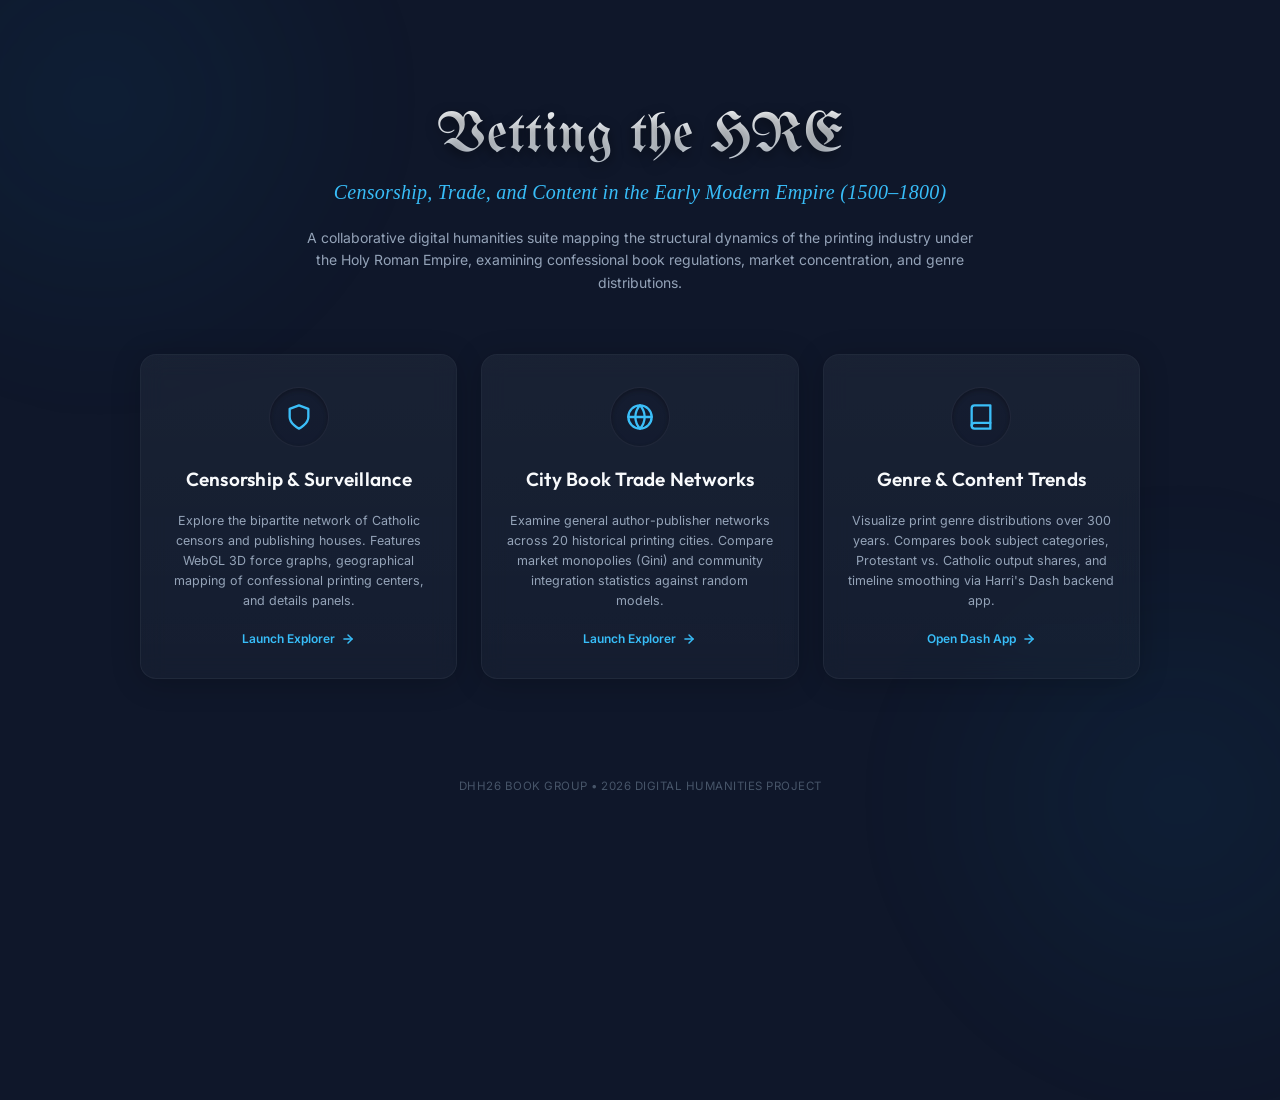
==== commit 46fb82e4: "New stuff from team + landing page" ====
--- a/index.html
+++ b/index.html
@@ -3,351 +3,296 @@
 <head>
     <meta charset="UTF-8">
     <meta name="viewport" content="width=device-width, initial-scale=1.0">
-    <title>Vetting the HRE: Censorship & Book Trade Network (1500-1800)</title>
+    <title>Vetting the HRE: Censorship, Trade, and Content in the Early Modern Empire (1500-1800)</title>
     
     <!-- Google Fonts -->
     <link rel="preconnect" href="https://fonts.googleapis.com">
     <link rel="preconnect" href="https://fonts.gstatic.com" crossorigin>
     <link href="https://fonts.googleapis.com/css2?family=Inter:wght@300;400;500;600;700&family=Outfit:wght@400;500;600;700;800&family=UnifrakturMaguntia&family=IM+Fell+English:ital@0;1&display=swap" rel="stylesheet">
     
-    <!-- CSS Dependencies -->
-    <link rel="stylesheet" href="https://unpkg.com/leaflet@1.9.4/dist/leaflet.css" integrity="sha256-p4NxAoJBhIIN+hmNHrzRCf9tD/miZyoHS5obTRR9BMY=" crossorigin="" />
-    
-    <!-- Custom Style Sheet -->
-    <link rel="stylesheet" href="index.css?v=7">
-    
-    <!-- JS Dependencies (from CDN for ease of hosting) -->
-    <script src="https://unpkg.com/leaflet@1.9.4/dist/leaflet.js" integrity="sha256-20nQCchB9co0qIjJZRGuk2/Z9VM+kNiyxNV1lvTlZBo=" crossorigin=""></script>
-    <script src="https://d3js.org/d3.v7.min.js"></script>
-    <script src="https://cdn.jsdelivr.net/npm/chart.js"></script>
-    <script type="module" src="https://ajax.googleapis.com/ajax/libs/model-viewer/3.5.0/model-viewer.min.js"></script>
+    <style>
+        * {
+            box-sizing: border-box;
+            margin: 0;
+            padding: 0;
+        }
+        body {
+            background-color: #0f172a;
+            color: #f8fafc;
+            font-family: 'Inter', sans-serif;
+            min-height: 100vh;
+            display: flex;
+            flex-direction: column;
+            justify-content: center;
+            align-items: center;
+            overflow-x: hidden;
+            padding: 40px 20px;
+        }
+        
+        /* Background decorative gradients */
+        .bg-glow {
+            position: absolute;
+            width: 600px;
+            height: 600px;
+            border-radius: 50%;
+            background: radial-gradient(circle, rgba(2, 132, 199, 0.08) 0%, transparent 70%);
+            z-index: -1;
+            filter: blur(40px);
+            pointer-events: none;
+        }
+        .glow-top-left {
+            top: -200px;
+            left: -200px;
+        }
+        .glow-bottom-right {
+            bottom: -200px;
+            right: -200px;
+        }
+        
+        .portal-container {
+            max-width: 1000px;
+            width: 100%;
+            text-align: center;
+            display: flex;
+            flex-direction: column;
+            align-items: center;
+            gap: 40px;
+            animation: fadeIn 0.8s ease-out;
+        }
+        
+        @keyframes fadeIn {
+            from { opacity: 0; transform: translateY(20px); }
+            to { opacity: 1; transform: translateY(0); }
+        }
+        
+        header {
+            display: flex;
+            flex-direction: column;
+            align-items: center;
+            gap: 12px;
+        }
+        
+        h1 {
+            font-family: 'UnifrakturMaguntia', serif;
+            font-size: 56px;
+            color: #f8fafc;
+            font-weight: 400;
+            letter-spacing: 0.5px;
+            text-shadow: 0 4px 12px rgba(0, 0, 0, 0.5);
+            background: linear-gradient(180deg, #f8fafc 0%, #cbd5e1 100%);
+            -webkit-background-clip: text;
+            -webkit-text-fill-color: transparent;
+        }
+        
+        .subtitle {
+            font-family: 'IM Fell English', serif;
+            font-style: italic;
+            font-size: 20px;
+            color: #38bdf8;
+            max-width: 750px;
+            line-height: 1.5;
+            letter-spacing: 0.25px;
+        }
+        
+        .description {
+            font-size: 14px;
+            color: #94a3b8;
+            max-width: 680px;
+            line-height: 1.6;
+            margin-top: 8px;
+        }
+        
+        /* Grid of dashboard cards */
+        .cards-grid {
+            display: grid;
+            grid-template-columns: repeat(3, 1fr);
+            gap: 24px;
+            width: 100%;
+            margin-top: 20px;
+        }
+        
+        .portal-card {
+            background: rgba(30, 41, 59, 0.4);
+            border: 1px solid rgba(255, 255, 255, 0.05);
+            border-radius: 16px;
+            padding: 32px 24px;
+            text-decoration: none;
+            color: inherit;
+            display: flex;
+            flex-direction: column;
+            align-items: center;
+            text-align: center;
+            gap: 20px;
+            transition: all 0.3s cubic-bezier(0.4, 0, 0.2, 1);
+            backdrop-filter: blur(12px);
+            box-shadow: 0 4px 30px rgba(0, 0, 0, 0.2);
+            position: relative;
+            overflow: hidden;
+        }
+        
+        .portal-card::before {
+            content: '';
+            position: absolute;
+            top: 0;
+            left: 0;
+            width: 100%;
+            height: 100%;
+            background: linear-gradient(180deg, rgba(255, 255, 255, 0.02) 0%, transparent 100%);
+            pointer-events: none;
+        }
+        
+        /* Hover effects */
+        .portal-card:hover {
+            transform: translateY(-8px);
+            border-color: rgba(56, 189, 248, 0.25);
+            box-shadow: 0 12px 30px rgba(2, 132, 199, 0.15);
+            background: rgba(30, 41, 59, 0.6);
+        }
+        
+        .icon-wrapper {
+            width: 60px;
+            height: 60px;
+            border-radius: 50%;
+            background: rgba(15, 23, 42, 0.6);
+            display: flex;
+            align-items: center;
+            justify-content: center;
+            border: 1px solid rgba(255, 255, 255, 0.05);
+            transition: all 0.3s ease;
+            box-shadow: inset 0 2px 4px rgba(0,0,0,0.3);
+        }
+        
+        .portal-card:hover .icon-wrapper {
+            background: #0284c7;
+            border-color: #38bdf8;
+            box-shadow: 0 0 16px rgba(2, 132, 199, 0.4);
+        }
+        
+        .icon-wrapper svg {
+            stroke: #38bdf8;
+            transition: all 0.3s ease;
+        }
+        
+        .portal-card:hover .icon-wrapper svg {
+            stroke: #f8fafc;
+            transform: scale(1.1);
+        }
+        
+        .card-title {
+            font-family: 'Outfit', sans-serif;
+            font-size: 19px;
+            font-weight: 600;
+            color: #f8fafc;
+            letter-spacing: 0.25px;
+        }
+        
+        .card-desc {
+            font-size: 12.5px;
+            color: #94a3b8;
+            line-height: 1.6;
+        }
+        
+        .card-action {
+            margin-top: auto;
+            font-size: 12px;
+            font-weight: 600;
+            color: #38bdf8;
+            display: flex;
+            align-items: center;
+            gap: 6px;
+            transition: gap 0.2s ease;
+        }
+        
+        .portal-card:hover .card-action {
+            color: #7dd3fc;
+            gap: 10px;
+        }
+        
+        footer {
+            margin-top: 60px;
+            font-size: 11.5px;
+            color: #475569;
+            font-family: 'Inter', sans-serif;
+            letter-spacing: 0.5px;
+        }
+        
+        /* Responsive */
+        @media (max-width: 900px) {
+            .cards-grid {
+                grid-template-columns: 1fr;
+                max-width: 400px;
+            }
+            h1 {
+                font-size: 42px;
+            }
+        }
+    </style>
 </head>
 <body>
-    <div class="app-container">
-        <!-- Sidebar / Filter Controls & Info panel -->
-        <aside class="sidebar">
-            <div class="brand">
-                <model-viewer 
-                    src="assets/glb/jesuit_christogram.glb" 
-                    auto-rotate 
-                    camera-controls 
-                    disable-zoom
-                    disable-pan
-                    shadow-intensity="0.5"
-                    style="width: 42px; height: 42px; background: transparent; border-radius: 50%; flex-shrink: 0;"
-                    class="brand-logo-3d">
-                </model-viewer>
-                <div>
-                    <h1>Vetting the HRE</h1>
-                    <span class="subtitle">300 Years of Book Censorship (1500–1800)</span>
-                </div>
-            </div>
+    <div class="bg-glow glow-top-left"></div>
+    <div class="bg-glow glow-bottom-right"></div>
+    
+    <div class="portal-container">
+        <!-- Brand Header -->
+        <header>
+            <h1>Vetting the HRE</h1>
+            <p class="subtitle">Censorship, Trade, and Content in the Early Modern Empire (1500–1800)</p>
+            <p class="description">
+                A collaborative digital humanities suite mapping the structural dynamics of the printing industry under the Holy Roman Empire, examining confessional book regulations, market concentration, and genre distributions.
+            </p>
+        </header>
+        
+        <!-- Portal Grid -->
+        <div class="cards-grid">
+            <!-- Card 1: Censorship & Surveillance -->
+            <a href="censorship.html" class="portal-card">
+                <div class="icon-wrapper">
+                    <svg viewBox="0 0 24 24" width="28" height="28" stroke-width="2" fill="none" stroke-linecap="round" stroke-linejoin="round"><path d="M12 22s8-4 8-10V5l-8-3-8 3v7c0 6 8 10 8 10z"></path></svg>
+                </div>
+                <h2 class="card-title">Censorship & Surveillance</h2>
+                <p class="card-desc">
+                    Explore the bipartite network of Catholic censors and publishing houses. Features WebGL 3D force graphs, geographical mapping of confessional printing centers, and details panels.
+                </p>
+                <div class="card-action">
+                    <span>Launch Explorer</span>
+                    <svg viewBox="0 0 24 24" width="14" height="14" stroke="currentColor" stroke-width="2.5" fill="none" stroke-linecap="round" stroke-linejoin="round"><line x1="5" y1="12" x2="19" y2="12"></line><polyline points="12 5 19 12 12 19"></polyline></svg>
+                </div>
+            </a>
             
-            <!-- Controls Box -->
-            <div class="panel controls-panel">
-                <h2>Controls & Filters</h2>
-                
-                <!-- Search bar -->
-                <div class="control-group">
-                    <label for="search-input">Search Censor / Publisher</label>
-                    <input type="text" id="search-input" placeholder="Type a name (e.g. Tanner, Eder)..." autocomplete="off">
-                    <div id="search-results" class="search-results-dropdown hidden"></div>
-                </div>
-                
-                <!-- Edge Weight Slider -->
-                <div class="control-group">
-                    <div class="slider-header">
-                        <label for="weight-slider">Min Edge Weight (Books Vetted)</label>
-                        <span id="weight-value" class="badge">4</span>
-                    </div>
-                    <input type="range" id="weight-slider" min="2" max="15" value="4" step="1">
-                    <span class="control-help">Higher values reduce clutter and show major hubs.</span>
-                </div>
-                
-                <!-- Jesuit Only toggle -->
-                <div class="control-group checkbox-group switch-group">
-                    <span class="control-label-text">Show Jesuit Censors Only</span>
-                    <label class="switch-toggle">
-                        <input type="checkbox" id="jesuit-checkbox">
-                        <span class="switch-slider"></span>
-                    </label>
-                </div>
-                
-                <!-- Reset Button -->
-                <button id="reset-button" class="btn btn-secondary">Reset Visualization</button>
-            </div>
+            <!-- Card 2: City Printing Networks -->
+            <a href="city_trade.html" class="portal-card">
+                <div class="icon-wrapper">
+                    <svg viewBox="0 0 24 24" width="28" height="28" stroke-width="2" fill="none" stroke-linecap="round" stroke-linejoin="round"><circle cx="12" cy="12" r="10"></circle><line x1="2" y1="12" x2="22" y2="12"></line><path d="M12 2a15.3 15.3 0 0 1 4 10 15.3 15.3 0 0 1-4 10 15.3 15.3 0 0 1-4-10 15.3 15.3 0 0 1 4-10z"></path></svg>
+                </div>
+                <h2 class="card-title">City Book Trade Networks</h2>
+                <p class="card-desc">
+                    Examine general author-publisher networks across 20 historical printing cities. Compare market monopolies (Gini) and community integration statistics against random models.
+                </p>
+                <div class="card-action">
+                    <span>Launch Explorer</span>
+                    <svg viewBox="0 0 24 24" width="14" height="14" stroke="currentColor" stroke-width="2.5" fill="none" stroke-linecap="round" stroke-linejoin="round"><line x1="5" y1="12" x2="19" y2="12"></line><polyline points="12 5 19 12 12 19"></polyline></svg>
+                </div>
+            </a>
             
-            <!-- Dynamic Info Box -->
-            <div class="panel info-panel" id="info-panel">
-                <div class="info-placeholder" id="info-placeholder" style="justify-content: flex-start; padding-top: 10px;">
-                    <model-viewer 
-                        src="assets/glb/sacred_heart_emblem.glb" 
-                        auto-rotate 
-                        camera-controls 
-                        shadow-intensity="1.2"
-                        style="width: 100%; height: 160px; background: transparent; margin-bottom: 8px;"
-                        class="placeholder-3d-model">
-                    </model-viewer>
-                    <h3 class="placeholder-title" style="font-family: 'UnifrakturMaguntia', serif; font-size: 24px; color: #f8fafc; margin: 4px 0 10px 0; letter-spacing: 0.5px;">Dashboard Guide</h3>
-                    <div class="placeholder-guide" style="text-align: left; font-size: 11.5px; color: #94a3b8; line-height: 1.5; padding: 0 12px; display: flex; flex-direction: column; gap: 8px; font-family: 'Inter', sans-serif;">
-                        <p style="font-family: 'IM Fell English', serif; font-style: italic; font-size: 13px; color: #cbd5e1; text-align: center; margin-bottom: 6px;">Explore 300 years of book trade regulations, Jesuit influence, and censorship networks across the HRE (1500–1800).</p>
-                        <div style="display: flex; gap: 8px; align-items: flex-start;">
-                            <span style="color: #38bdf8; font-weight: bold;">✦</span>
-                            <span><strong>Select:</strong> Click any city marker on the Map, or actor node (Censor/Publisher) in the Network to view detailed history.</span>
-                        </div>
-                        <div style="display: flex; gap: 8px; align-items: flex-start;">
-                            <span style="color: #38bdf8; font-weight: bold;">✦</span>
-                            <span><strong>Filter:</strong> Adjust Edge Weights to reduce clutter, filter to Jesuit censors, or toggle confessional hubs.</span>
-                        </div>
-                        <div style="display: flex; gap: 8px; align-items: flex-start;">
-                            <span style="color: #38bdf8; font-weight: bold;">✦</span>
-                            <span><strong>Search:</strong> Use the search bar in the controls panel to locate specific actors directly.</span>
-                        </div>
-                    </div>
-                </div>
-                <div class="info-content hidden" id="info-content">
-                    <div class="info-section hidden" id="section-city-image" style="margin-bottom: 12px;">
-                        <img id="sidebar-city-image" class="sidebar-city-image" src="" alt="City view">
-                    </div>
-                    <div class="info-section hidden" id="section-3d" style="margin-bottom: 12px; height: 160px; position: relative;">
-                        <model-viewer 
-                            id="sidebar-3d"
-                            auto-rotate 
-                            camera-controls 
-                            shadow-intensity="1.2"
-                            style="width: 100%; height: 100%; background: transparent;"
-                            class="sidebar-3d-model">
-                        </model-viewer>
-                    </div>
-                    <h3 id="info-name">Actor Name</h3>
-                    <div class="tag-row">
-                        <span id="info-tag-type" class="badge badge-type">Censor</span>
-                        <span id="info-tag-jesuit" class="badge badge-jesuit hidden">Jesuit</span>
-                    </div>
-                    
-                    <div class="info-section" id="section-gnd">
-                        <h4>
-                            <svg viewBox="0 0 24 24" width="13" height="13" stroke="currentColor" stroke-width="2.2" fill="none" stroke-linecap="round" stroke-linejoin="round" class="heading-icon"><path d="M10 13a5 5 0 0 0 7.54.54l3-3a5 5 0 0 0-7.07-7.07l-1.72 1.71"></path><path d="M14 11a5 5 0 0 0-7.54-.54l-3 3a5 5 0 0 0 7.07 7.07l1.71-1.71"></path></svg>
-                            <span>GND Authority Link</span>
-                        </h4>
-                        <a href="#" id="info-gnd-link" target="_blank" class="gnd-link">GND ID</a>
-                    </div>
-                    
-                    <div class="info-section" id="section-occupations">
-                        <h4>
-                            <svg viewBox="0 0 24 24" width="13" height="13" stroke="currentColor" stroke-width="2.2" fill="none" stroke-linecap="round" stroke-linejoin="round" class="heading-icon"><rect x="2" y="7" width="20" height="14" rx="2" ry="2"></rect><path d="M16 21V5a2 2 0 0 0-2-2h-4a2 2 0 0 0-2 2v16"></path></svg>
-                            <span>Occupations & Background</span>
-                        </h4>
-                        <p id="info-occupations">Professor of theology, Jesuit priest.</p>
-                    </div>
-                    
-                    <div class="info-section" id="section-biography">
-                        <h4>
-                            <svg viewBox="0 0 24 24" width="13" height="13" stroke="currentColor" stroke-width="2.2" fill="none" stroke-linecap="round" stroke-linejoin="round" class="heading-icon"><path d="M4 19.5A2.5 2.5 0 0 1 6.5 17H20"></path><path d="M6.5 2H20v20H6.5A2.5 2.5 0 0 1 4 19.5v-15A2.5 2.5 0 0 1 6.5 2z"></path></svg>
-                            <span>Biographical Notes</span>
-                        </h4>
-                        <p id="info-biography">Born 1572 in Munich, taught at Ingolstadt, died 1632.</p>
-                    </div>
-                    
-                    <div class="info-section hidden" id="section-city-timeline">
-                        <h4>
-                            <svg viewBox="0 0 24 24" width="13" height="13" stroke="currentColor" stroke-width="2.2" fill="none" stroke-linecap="round" stroke-linejoin="round" class="heading-icon"><polyline points="22 12 18 12 15 21 9 3 6 12 2 12"></polyline></svg>
-                            <span>300-Year Output Trend</span>
-                        </h4>
-                        <div class="city-chart-wrapper">
-                            <canvas id="city-timeline-chart"></canvas>
-                        </div>
-                    </div>
-                    
-                    <div class="info-section hidden" id="section-actor-timeline">
-                        <h4>
-                            <svg viewBox="0 0 24 24" width="13" height="13" stroke="currentColor" stroke-width="2.2" fill="none" stroke-linecap="round" stroke-linejoin="round" class="heading-icon"><polyline points="22 12 18 12 15 21 9 3 6 12 2 12"></polyline></svg>
-                            <span>Vetting Activity Timeline</span>
-                        </h4>
-                        <div class="actor-chart-wrapper" style="height: 120px; position: relative; margin-top: 8px;">
-                            <canvas id="actor-timeline-chart"></canvas>
-                        </div>
-                    </div>
-                    
-                    <div class="info-section hidden" id="section-connections">
-                        <h4>
-                            <svg viewBox="0 0 24 24" width="13" height="13" stroke="currentColor" stroke-width="2.2" fill="none" stroke-linecap="round" stroke-linejoin="round" class="heading-icon"><path d="M17 21v-2a4 4 0 0 0-4-4H5a4 4 0 0 0-4 4v2"></path><circle cx="9" cy="7" r="4"></circle><path d="M23 21v-2a4 4 0 0 0-3-3.87"></path><path d="M16 3.13a4 4 0 0 1 0 7.75"></path></svg>
-                            <span>Key Partnerships & Locations</span>
-                        </h4>
-                        <ul id="info-connections-list" class="connections-list"></ul>
-                    </div>
-                    
-                    <div class="info-section" id="section-stats">
-                        <h4>
-                            <svg viewBox="0 0 24 24" width="13" height="13" stroke="currentColor" stroke-width="2.2" fill="none" stroke-linecap="round" stroke-linejoin="round" class="heading-icon"><circle cx="18" cy="5" r="3"></circle><circle cx="6" cy="12" r="3"></circle><circle cx="18" cy="19" r="3"></circle><line x1="8.59" y1="13.51" x2="15.42" y2="17.49"></line><line x1="15.41" y1="6.51" x2="8.59" y2="10.49"></line></svg>
-                            <span>Degree Centrality</span>
-                        </h4>
-                        <p>This actor is connected to <strong id="info-degree">12</strong> other nodes in the active graph.</p>
-                    </div>
-                    
-                    <div class="info-section hidden" id="section-map-actions">
-                        <h4>
-                            <svg viewBox="0 0 24 24" width="13" height="13" stroke="currentColor" stroke-width="2.2" fill="none" stroke-linecap="round" stroke-linejoin="round" class="heading-icon"><path d="M14.7 6.3a1 1 0 0 0 0 1.4l1.6 1.6a1 1 0 0 0 1.4 0l3.77-3.77a6 6 0 0 1-7.94 7.94l-6.91 6.91a2.12 2.12 0 0 1-3-3l6.91-6.91a6 6 0 0 1 7.94-7.94l-3.76 3.76z"></path></svg>
-                            <span>Map Actions</span>
-                        </h4>
-                        <button id="btn-highlight-city-actors" class="btn btn-secondary">Highlight City Actors in Network</button>
-                    </div>
-                </div>
-            </div>
-        </aside>
-        
-        <!-- Main Panel Content -->
-        <main class="main-content">
-            <!-- Top Navigation Tab Bar -->
-            <nav class="tabs-bar">
-                <button class="tab-button active" data-tab="network-tab">Bipartite Network</button>
-                <button class="tab-button" data-tab="map-tab">Geographic Map</button>
-                <button class="tab-button" data-tab="timeline-tab">300-Year Timelines</button>
-                <button class="tab-button" data-tab="info-tab">About the Team</button>
-            </nav>
-            
-            <!-- Tab Contents -->
-            <div class="tab-container">
-                <!-- TAB 1: NETWORK -->
-                <div class="tab-content active" id="network-tab">
-                    <div class="network-legend">
-                        <span class="legend-item"><span class="legend-dot color-censor"></span>Censor (Non-Jesuit/Unresolved)</span>
-                        <span class="legend-item"><span class="legend-dot color-jesuit"></span>Censor (Jesuit)</span>
-                        <span class="legend-item"><span class="legend-dot color-pub"></span>Publisher / Printer</span>
-                        <span class="legend-item"><span class="legend-line"></span>Vetting Connection</span>
-                    </div>
-                    <div id="network-container" class="viz-container">
-                        <div class="loading-overlay" id="network-loading">
-                            <div class="loading-ink-splatter top-left"></div>
-                            <div class="loading-ink-splatter bottom-right"></div>
-                            <model-viewer 
-                                src="assets/glb/printing_press.glb" 
-                                auto-rotate 
-                                camera-controls 
-                                shadow-intensity="1.5"
-                                style="width: 260px; height: 260px; background: transparent; margin-bottom: 10px;"
-                                class="loader-3d-model">
-                            </model-viewer>
-                            <h3 class="loading-title">Vetting the Holy Roman Empire</h3>
-                            <p class="loading-desc">Loading censorship records & actor network graph...</p>
-                            <div class="spinner" style="margin-top: 15px;"></div>
-                        </div>
-                        <svg id="network-svg" width="100%" height="100%"></svg>
-                    </div>
-                </div>
-                
-                <!-- TAB 2: GEOGRAPHIC MAP -->
-                <div class="tab-content" id="map-tab">
-                    <div class="map-controls">
-                        <!-- Play Button & Decade Slider -->
-                        <div class="slider-container">
-                            <div class="slider-header">
-                                <div class="slider-header-left">
-                                    <button id="map-play-btn" class="map-play-btn">
-                                        <svg viewBox="0 0 24 24" width="12" height="12" stroke="currentColor" stroke-width="2.5" fill="currentColor" id="play-icon" style="margin-right: 4px;"><polygon points="5 3 19 12 5 21 5 3"></polygon></svg>
-                                        <span>Play</span>
-                                    </button>
-                                    <span class="slider-title">Timeline Slider (1500–1800)</span>
-                                </div>
-                                <span id="map-year-label" class="badge">Decade: 1610s</span>
-                            </div>
-                            <input type="range" id="map-year-slider" min="1500" max="1790" value="1610" step="10">
-                            <div class="slider-ticks">
-                                <span>1500</span>
-                                <span>1550</span>
-                                <span>1600</span>
-                                <span>1650</span>
-                                <span>1700</span>
-                                <span>1750</span>
-                                <span>1800</span>
-                            </div>
-                        </div>
-                        
-                        <!-- Output Volume Threshold -->
-                        <div class="map-volume-container">
-                            <div class="slider-header">
-                                <span class="slider-title">Min Volume</span>
-                                <span id="map-volume-label" class="badge">1 title</span>
-                            </div>
-                            <input type="range" id="map-volume-slider" min="1" max="100" value="1" step="1">
-                        </div>
-                        
-                        <!-- Confessional Filters -->
-                        <div class="map-legend">
-                            <span class="legend-title">Confession Filters</span>
-                            <div class="legend-filters">
-                                <div class="filter-switch-item">
-                                    <label class="switch-toggle mini-switch">
-                                        <input type="checkbox" id="filter-catholic" checked>
-                                        <span class="switch-slider"></span>
-                                    </label>
-                                    <span class="filter-label-text"><span class="legend-dot color-catholic-hub"></span>Catholic</span>
-                                </div>
-                                <div class="filter-switch-item">
-                                    <label class="switch-toggle mini-switch">
-                                        <input type="checkbox" id="filter-protestant" checked>
-                                        <span class="switch-slider"></span>
-                                    </label>
-                                    <span class="filter-label-text"><span class="legend-dot color-protestant-hub"></span>Protestant</span>
-                                </div>
-                                <div class="filter-switch-item">
-                                    <label class="switch-toggle mini-switch">
-                                        <input type="checkbox" id="filter-mixed" checked>
-                                        <span class="switch-slider"></span>
-                                    </label>
-                                    <span class="filter-label-text"><span class="legend-dot color-mixed-hub"></span>Mixed</span>
-                                </div>
-                            </div>
-                        </div>
-                    </div>
-                    <div id="map-container" class="viz-container"></div>
-                </div>
-                
-                <!-- TAB 3: TIMELINES -->
-                <div class="tab-content" id="timeline-tab">
-                    <div class="charts-grid">
-                        <!-- Chart 1: Leipzig vs Frankfurt -->
-                        <div class="chart-card">
-                            <h3>Leipzig vs. Frankfurt Book output</h3>
-                            <p class="chart-desc">The long-term shift in dominance from the late 16th century to the late 18th century.</p>
-                            <div class="chart-wrapper">
-                                <canvas id="chart-leipzig-frankfurt"></canvas>
-                            </div>
-                        </div>
-                        <!-- Chart 2: Confessional Shares -->
-                        <div class="chart-card">
-                            <h3>Printing output by Confessional Geography</h3>
-                            <p class="chart-desc">Protestant hubs vs. Catholic hubs vs. Mixed hubs (1500–1790).</p>
-                            <div class="chart-wrapper">
-                                <canvas id="chart-confessional"></canvas>
-                            </div>
-                        </div>
-                        <!-- Chart 3: Language distribution -->
-                        <div class="chart-card">
-                            <h3>Language Shift: % Vernacular German</h3>
-                            <p class="chart-desc">Ratio of German (vs. Latin) publications in Protestant, Catholic, and Mixed hubs.</p>
-                            <div class="chart-wrapper">
-                                <canvas id="chart-language"></canvas>
-                            </div>
-                        </div>
-                    </div>
-                </div>
-                
-                <!-- TAB 4: ABOUT THE TEAM (COIN CABINET) -->
-                <div class="tab-content" id="info-tab">
-                    <div class="cabinet-header">
-                        <h2 class="cabinet-title">The DHH26 Numismatic Cabinet</h2>
-                        <p class="cabinet-desc">Explore the members of the DHH26 Book Group, represented as 3D versions of historical coins and medals matching their specialties and roles.</p>
-                    </div>
-                    <div id="team-grid" class="team-grid"></div>
-                </div>
-            </div>
-        </main>
+            <!-- Card 3: Genre Timeline Explorer -->
+            <a href="http://localhost:8050" target="_blank" class="portal-card">
+                <div class="icon-wrapper">
+                    <svg viewBox="0 0 24 24" width="28" height="28" stroke-width="2" fill="none" stroke-linecap="round" stroke-linejoin="round"><path d="M4 19.5A2.5 2.5 0 0 1 6.5 17H20"></path><path d="M6.5 2H20v20H6.5A2.5 2.5 0 0 1 4 19.5v-15A2.5 2.5 0 0 1 6.5 2z"></path></svg>
+                </div>
+                <h2 class="card-title">Genre & Content Trends</h2>
+                <p class="card-desc">
+                    Visualize print genre distributions over 300 years. Compares book subject categories, Protestant vs. Catholic output shares, and timeline smoothing via Harri's Dash backend app.
+                </p>
+                <div class="card-action">
+                    <span>Open Dash App</span>
+                    <svg viewBox="0 0 24 24" width="14" height="14" stroke="currentColor" stroke-width="2.5" fill="none" stroke-linecap="round" stroke-linejoin="round"><line x1="5" y1="12" x2="19" y2="12"></line><polyline points="12 5 19 12 12 19"></polyline></svg>
+                </div>
+            </a>
+        </div>
+        
+        <footer>
+            <span>DHH26 BOOK GROUP • 2026 DIGITAL HUMANITIES PROJECT</span>
+        </footer>
     </div>
-    
-    <div id="network-tooltip" class="network-tooltip hidden"></div>
-    
-    <!-- Custom JS Application Logic -->
-    <script src="app.js?v=7"></script>
 </body>
 </html>
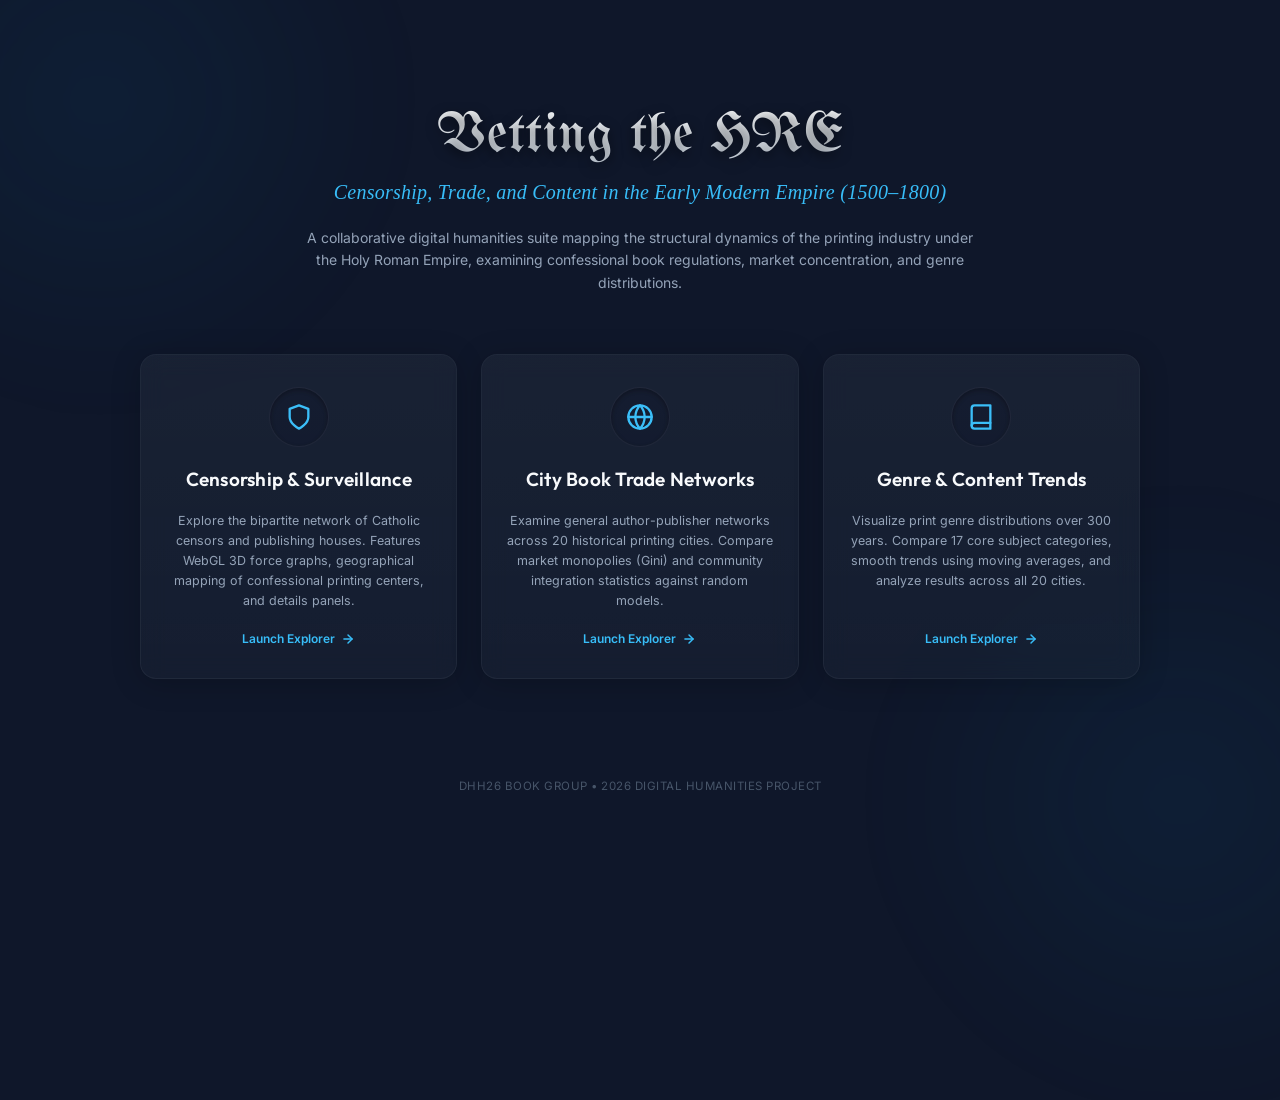
==== commit 02a9f41f: "Harri's work made static" ====
--- a/index.html
+++ b/index.html
@@ -275,16 +275,16 @@
             </a>
             
             <!-- Card 3: Genre Timeline Explorer -->
-            <a href="http://localhost:8050" target="_blank" class="portal-card">
+            <a href="genres.html" class="portal-card">
                 <div class="icon-wrapper">
                     <svg viewBox="0 0 24 24" width="28" height="28" stroke-width="2" fill="none" stroke-linecap="round" stroke-linejoin="round"><path d="M4 19.5A2.5 2.5 0 0 1 6.5 17H20"></path><path d="M6.5 2H20v20H6.5A2.5 2.5 0 0 1 4 19.5v-15A2.5 2.5 0 0 1 6.5 2z"></path></svg>
                 </div>
                 <h2 class="card-title">Genre & Content Trends</h2>
                 <p class="card-desc">
-                    Visualize print genre distributions over 300 years. Compares book subject categories, Protestant vs. Catholic output shares, and timeline smoothing via Harri's Dash backend app.
+                    Visualize print genre distributions over 300 years. Compare 17 core subject categories, smooth trends using moving averages, and analyze results across all 20 cities.
                 </p>
                 <div class="card-action">
-                    <span>Open Dash App</span>
+                    <span>Launch Explorer</span>
                     <svg viewBox="0 0 24 24" width="14" height="14" stroke="currentColor" stroke-width="2.5" fill="none" stroke-linecap="round" stroke-linejoin="round"><line x1="5" y1="12" x2="19" y2="12"></line><polyline points="12 5 19 12 12 19"></polyline></svg>
                 </div>
             </a>
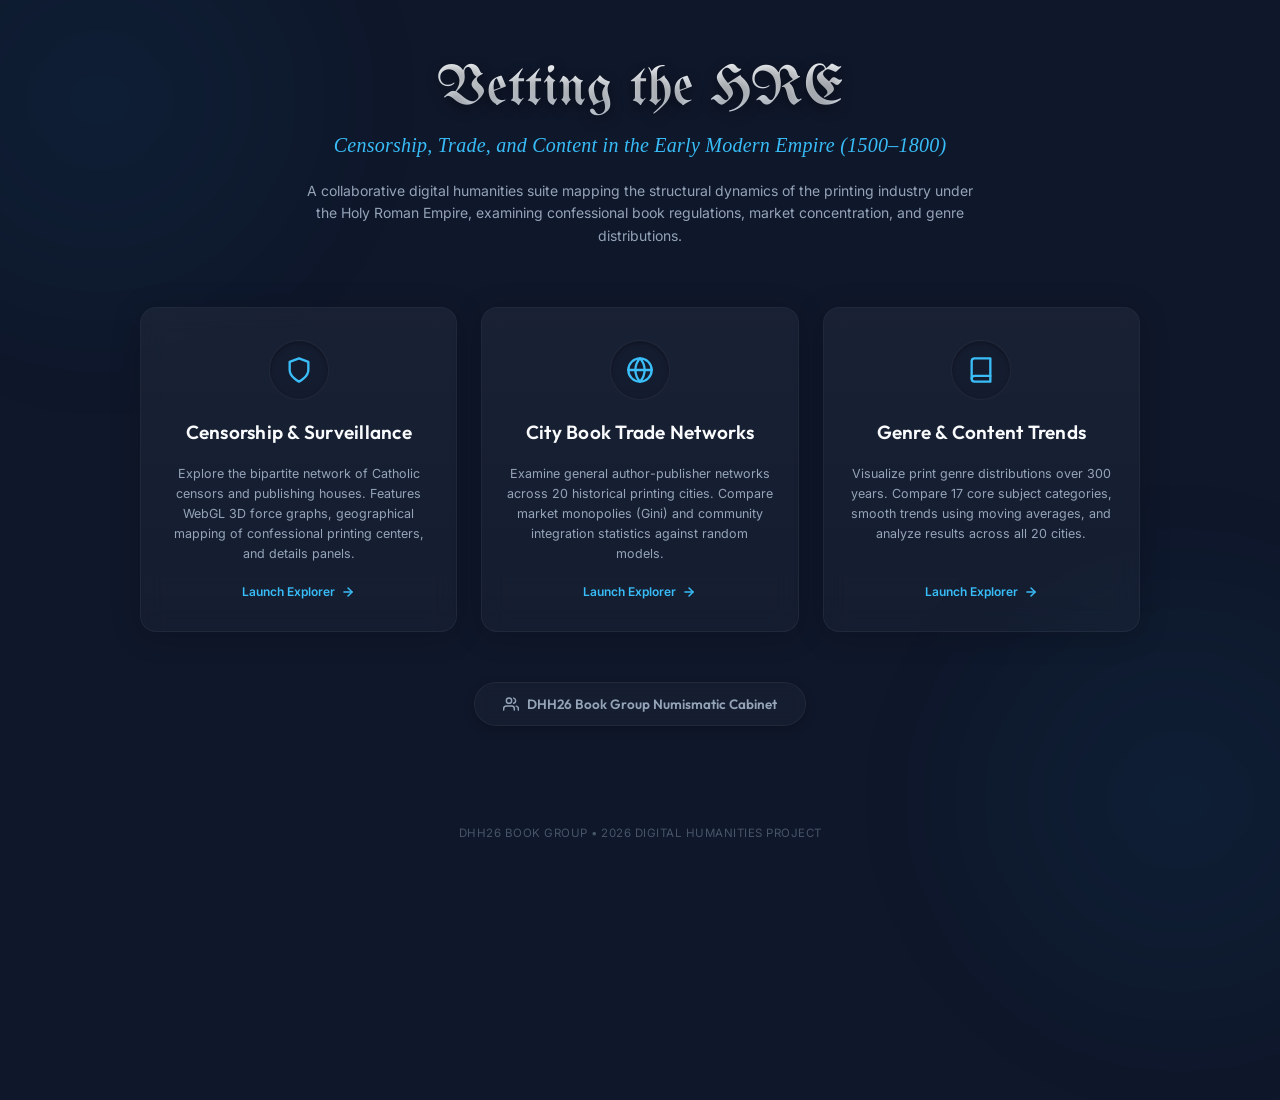
==== commit c0d22480: "Fixed Back button and Team page" ====
--- a/index.html
+++ b/index.html
@@ -226,6 +226,31 @@
                 font-size: 42px;
             }
         }
+        .team-portal-btn {
+            text-decoration: none;
+            display: inline-flex;
+            align-items: center;
+            gap: 8px;
+            background: rgba(30, 41, 59, 0.4);
+            border: 1px solid rgba(255, 255, 255, 0.05);
+            padding: 12px 28px;
+            border-radius: 30px;
+            font-family: 'Outfit', sans-serif;
+            font-size: 13.5px;
+            font-weight: 600;
+            color: #94a3b8;
+            transition: all 0.3s ease;
+            margin-top: 10px;
+            box-shadow: 0 4px 12px rgba(0, 0, 0, 0.2);
+            backdrop-filter: blur(8px);
+        }
+        .team-portal-btn:hover {
+            border-color: rgba(56, 189, 248, 0.25);
+            color: #38bdf8;
+            background: rgba(30, 41, 59, 0.65);
+            box-shadow: 0 8px 24px rgba(2, 132, 199, 0.15);
+            transform: translateY(-2px);
+        }
     </style>
 </head>
 <body>
@@ -290,6 +315,12 @@
             </a>
         </div>
         
+        <!-- Team Cabinet Portal Button -->
+        <a href="team.html" class="team-portal-btn">
+            <svg viewBox="0 0 24 24" width="16" height="16" stroke="currentColor" stroke-width="2.2" fill="none" stroke-linecap="round" stroke-linejoin="round"><path d="M17 21v-2a4 4 0 0 0-4-4H5a4 4 0 0 0-4 4v2"></path><circle cx="9" cy="7" r="4"></circle><path d="M23 21v-2a4 4 0 0 0-3-3.87"></path><path d="M16 3.13a4 4 0 0 1 0 7.75"></path></svg>
+            <span>DHH26 Book Group Numismatic Cabinet</span>
+        </a>
+        
         <footer>
             <span>DHH26 BOOK GROUP • 2026 DIGITAL HUMANITIES PROJECT</span>
         </footer>
